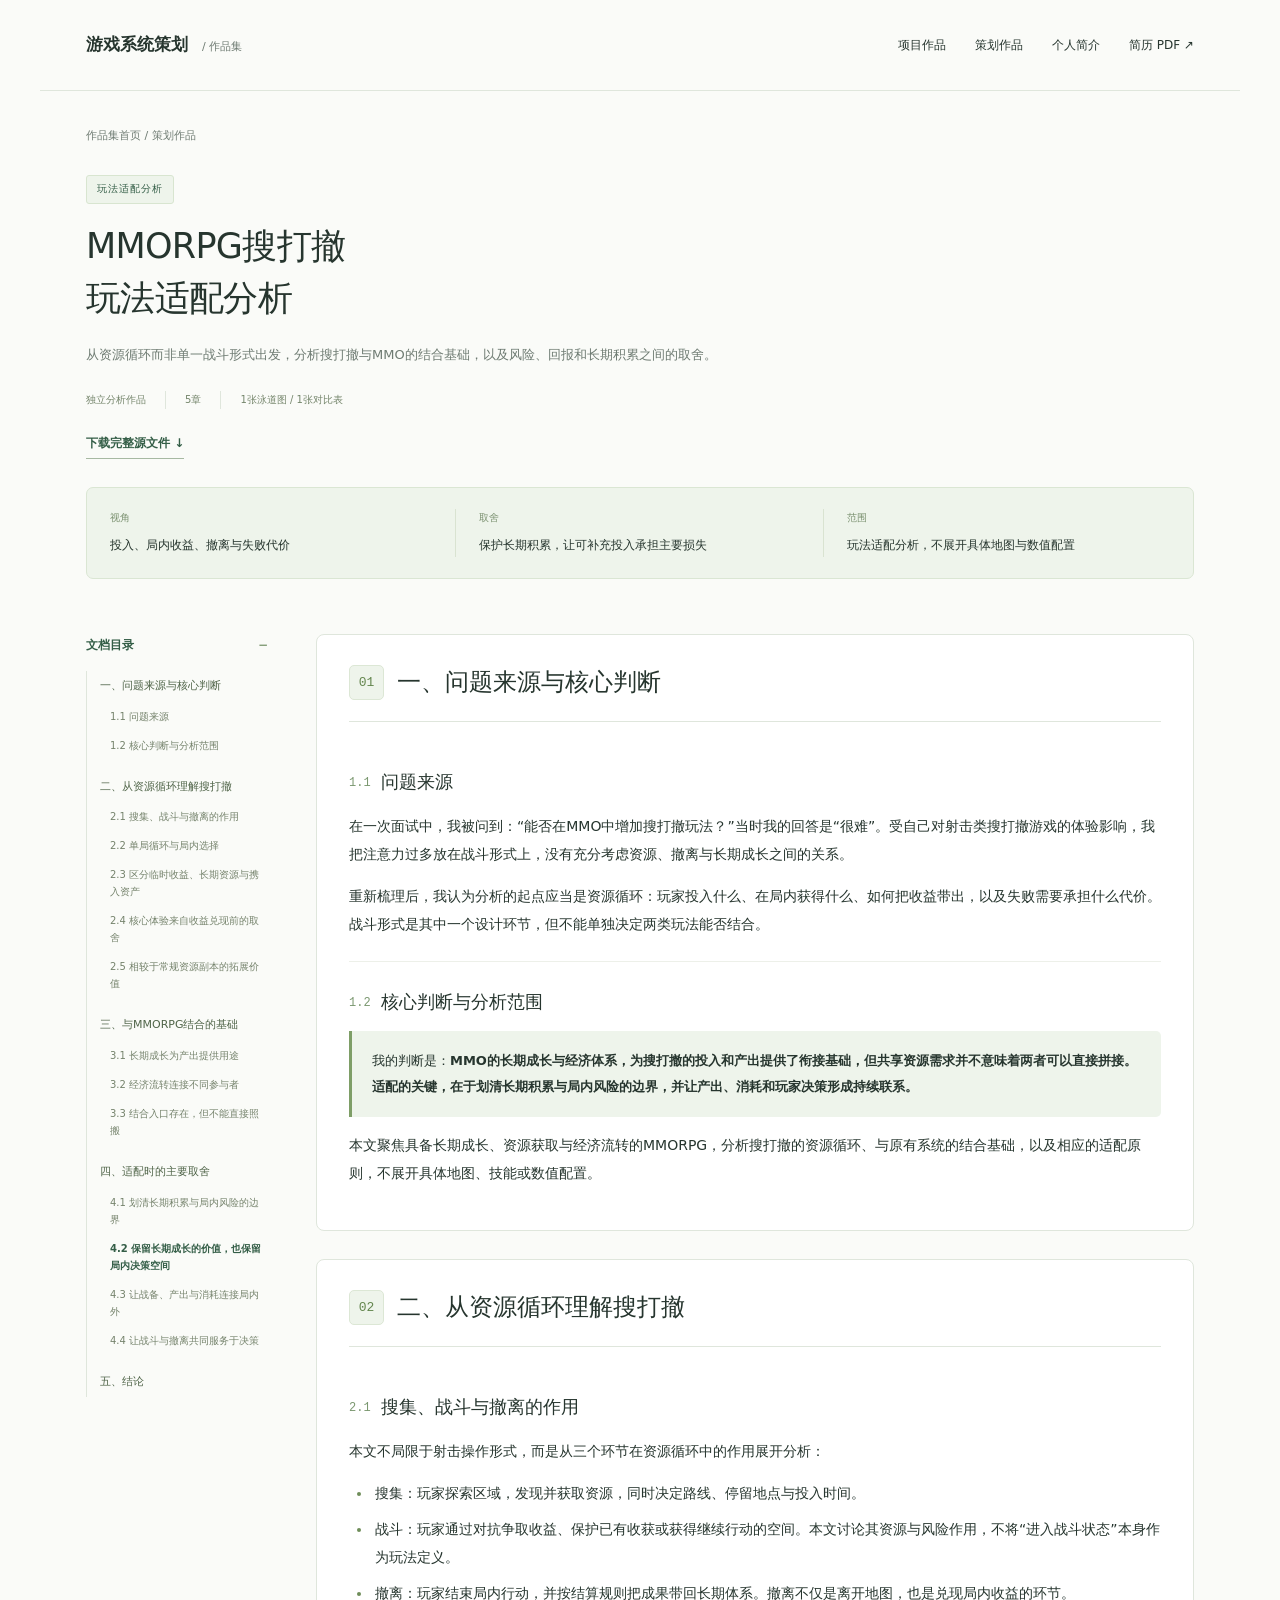
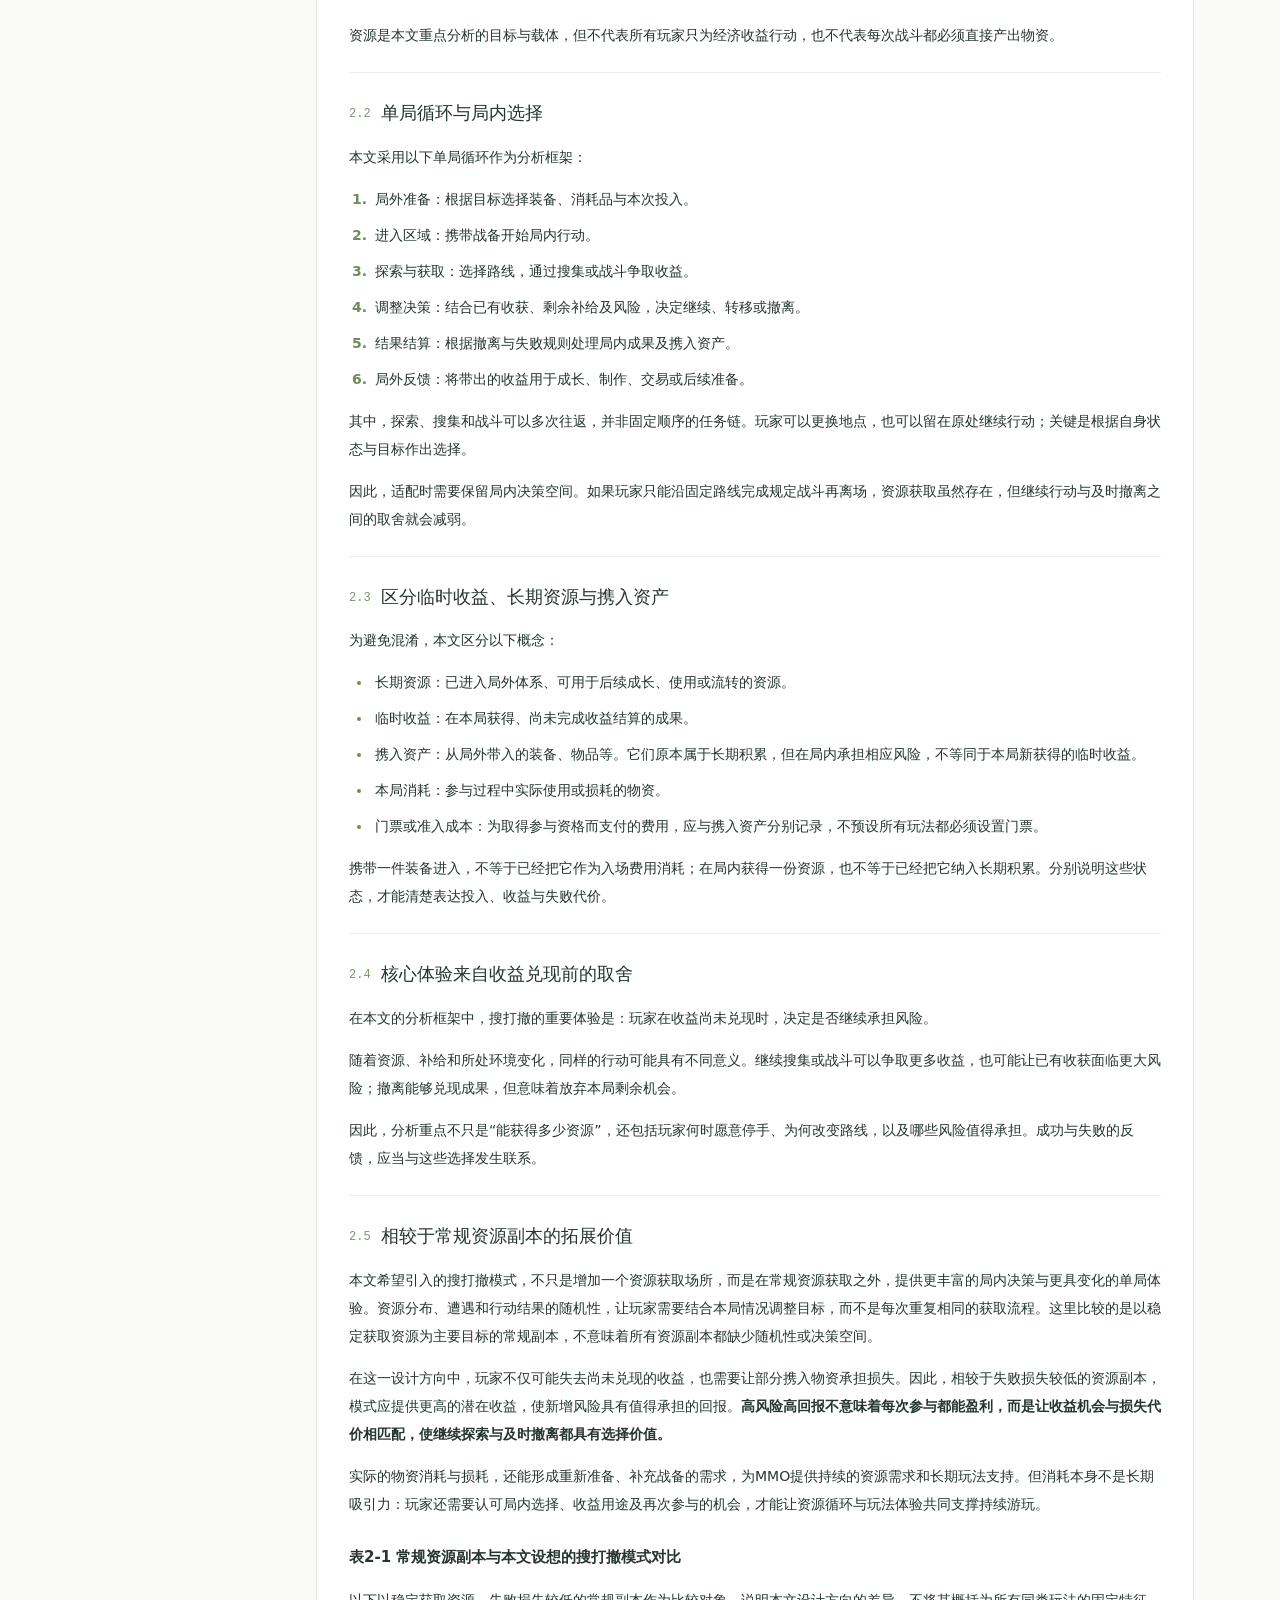
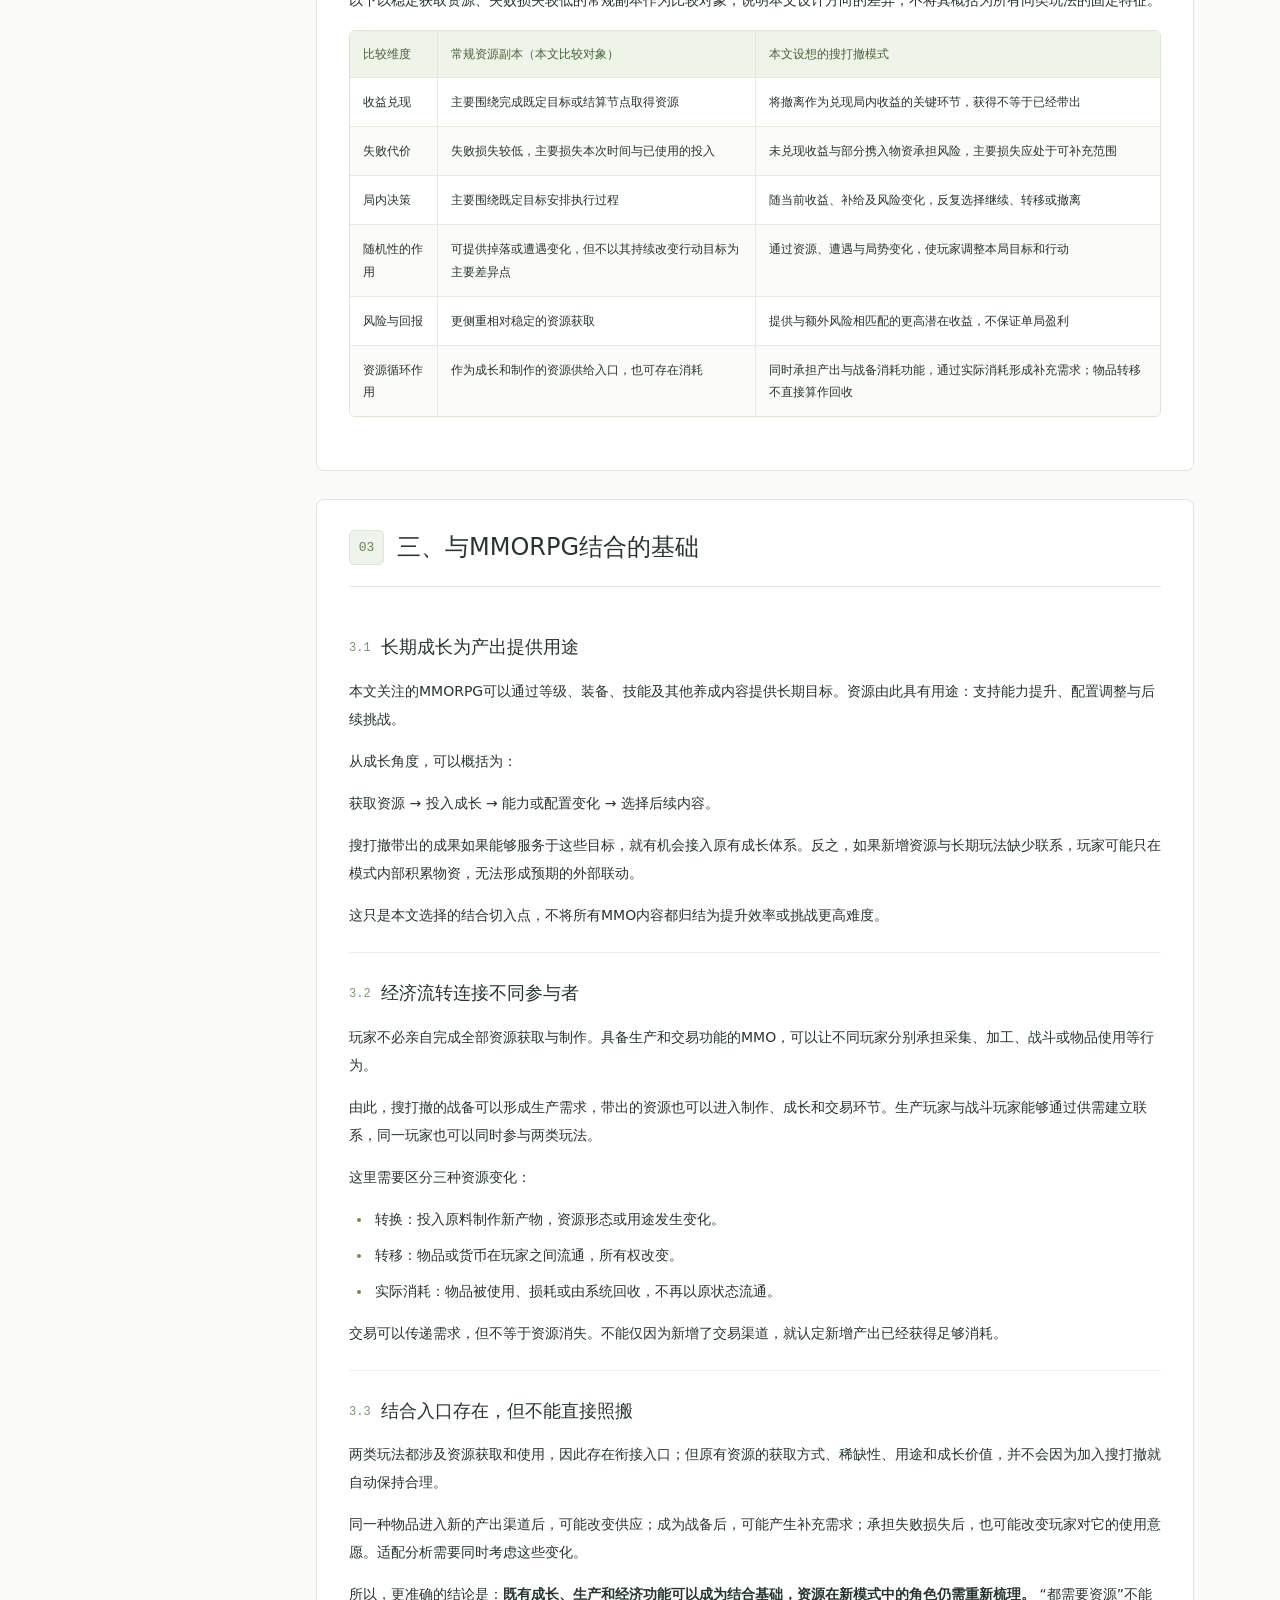
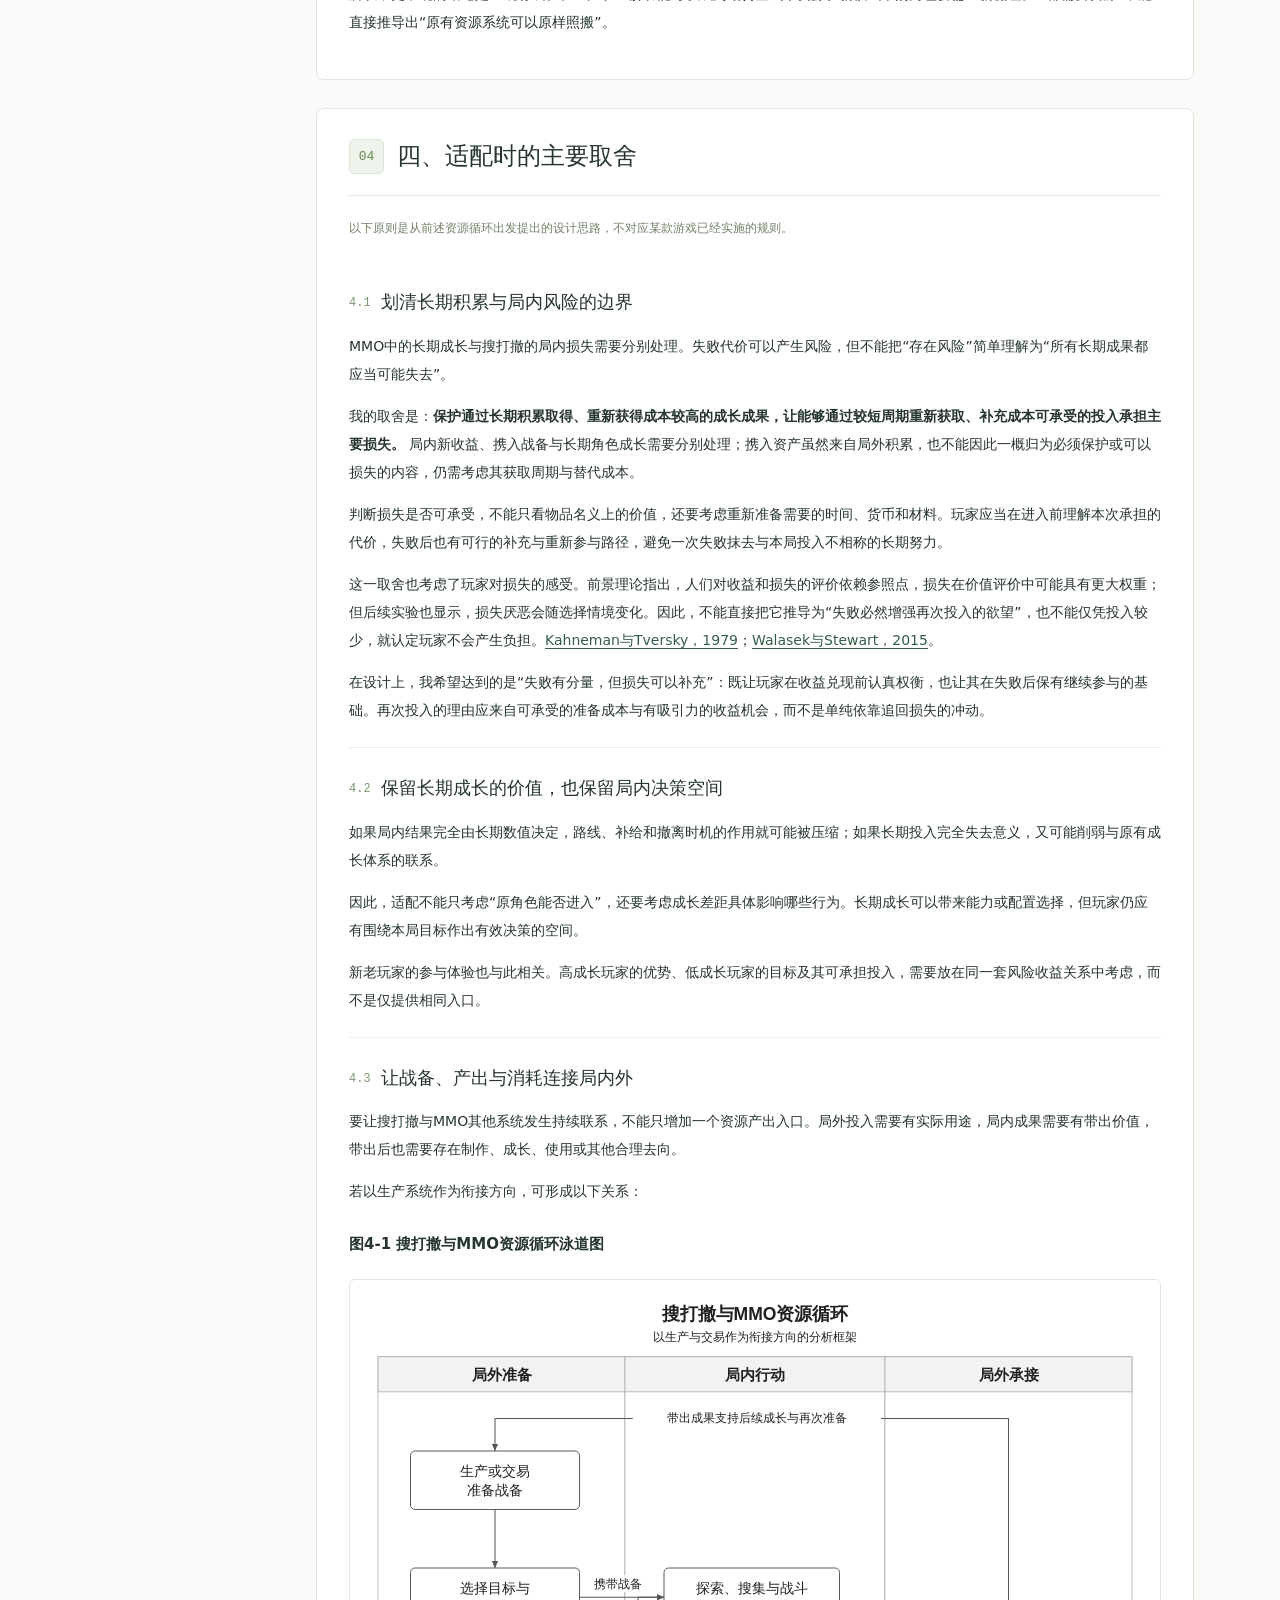
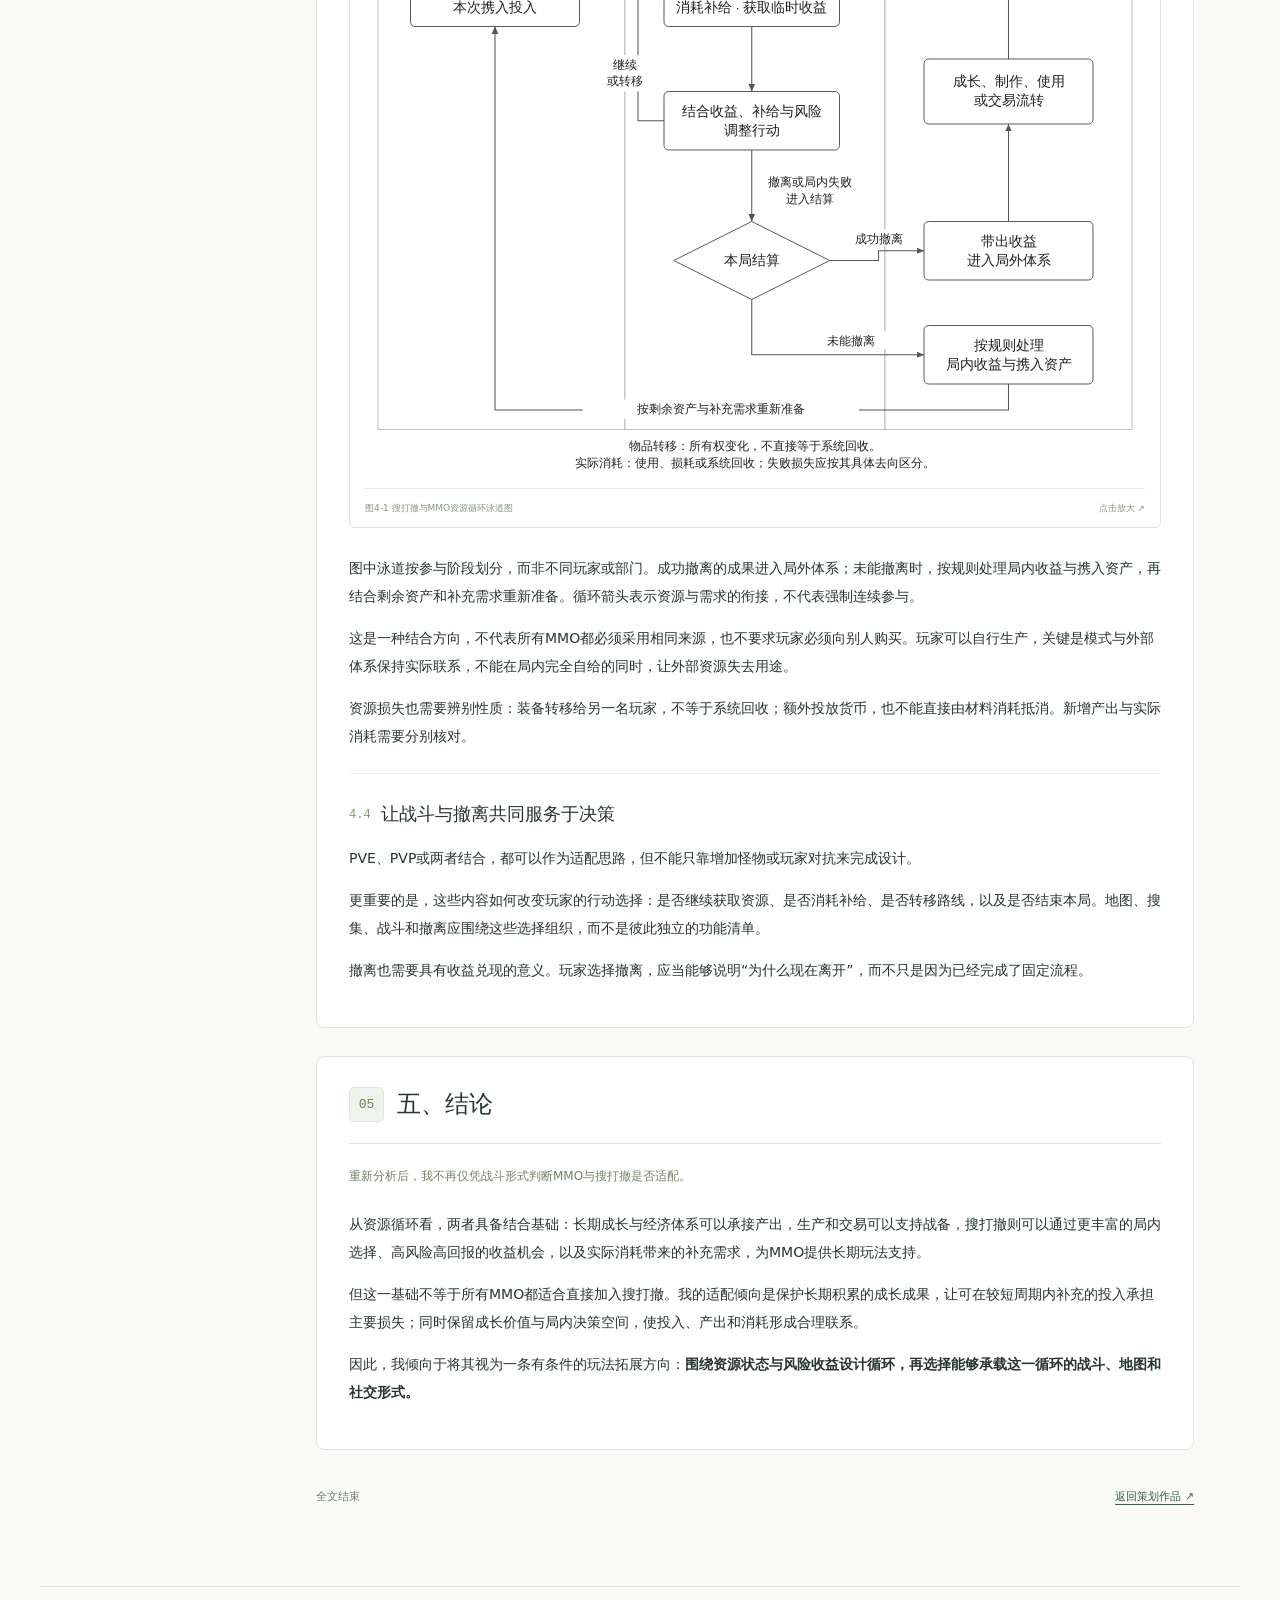
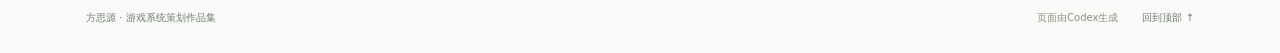
==== extraction-analysis.html @ c229023a "Publish game systems design portfolio website" ====
<!doctype html><html lang="zh-CN"><head><meta charset="utf-8"><meta name="viewport" content="width=device-width,initial-scale=1"><title>方思源·游戏系统策划作品集</title><meta name="description" content="从资源循环而非单一战斗形式出发，分析搜打撤与MMO的结合基础，以及风险、回报和长期积累之间的取舍。"><link rel="icon" href="assets/favicon.svg" type="image/svg+xml"><link rel="stylesheet" href="assets/site.css"><script src="assets/site.js" defer></script></head><body><a class="skip-link" href="#main">跳至正文</a><progress class="reading-progress" max="100" value="0" aria-label="阅读进度"></progress><header class="site-header wrap"><a class="brand" href="index.html"><span>游戏系统策划 <small>/ 作品集</small></span></a><button class="menu-toggle" aria-controls="navigation" aria-expanded="false">菜单 ＋</button><nav id="navigation" aria-label="主导航"><a href="index.html#project">项目作品</a><a href="index.html#design">策划作品</a><a href="index.html#about">个人简介</a><a href="documents/resume.pdf" target="_blank" rel="noopener">简历 PDF ↗</a></nav></header><main id="main"><div class="wrap"><section class="doc-cover"><p class="breadcrumb"><a href="index.html">作品集首页</a> / <a href="index.html#design">策划作品</a></p><p class="document-type">玩法适配分析</p><h1>MMORPG搜打撤<br>玩法适配分析</h1><p class="doc-abstract">从资源循环而非单一战斗形式出发，分析搜打撤与MMO的结合基础，以及风险、回报和长期积累之间的取舍。</p><div class="doc-meta"><span>独立分析作品</span><span>5章</span><span>1张泳道图 / 1张对比表</span></div><div class="page-actions"><a class="text-link" href="documents/mmo-design-sources.zip" download>下载完整源文件 ↓</a></div><dl class="document-overview"><div><dt>视角</dt><dd>投入、局内收益、撤离与失败代价</dd></div><div><dt>取舍</dt><dd>保护长期积累，让可补充投入承担主要损失</dd></div><div><dt>范围</dt><dd>玩法适配分析，不展开具体地图与数值配置</dd></div></dl></section><div class="document-layout"><aside class="document-sidebar"><details open><summary>文档目录</summary><nav class="document-toc" aria-label="文档目录"><a class="toc-main" href="#section-1">一、问题来源与核心判断</a><a class="toc-sub" href="#section-2">1.1 问题来源</a><a class="toc-sub" href="#section-3">1.2 核心判断与分析范围</a><a class="toc-main" href="#section-4">二、从资源循环理解搜打撤</a><a class="toc-sub" href="#section-5">2.1 搜集、战斗与撤离的作用</a><a class="toc-sub" href="#section-6">2.2 单局循环与局内选择</a><a class="toc-sub" href="#section-7">2.3 区分临时收益、长期资源与携入资产</a><a class="toc-sub" href="#section-8">2.4 核心体验来自收益兑现前的取舍</a><a class="toc-sub" href="#section-9">2.5 相较于常规资源副本的拓展价值</a><a class="toc-main" href="#section-11">三、与MMORPG结合的基础</a><a class="toc-sub" href="#section-12">3.1 长期成长为产出提供用途</a><a class="toc-sub" href="#section-13">3.2 经济流转连接不同参与者</a><a class="toc-sub" href="#section-14">3.3 结合入口存在，但不能直接照搬</a><a class="toc-main" href="#section-15">四、适配时的主要取舍</a><a class="toc-sub" href="#section-16">4.1 划清长期积累与局内风险的边界</a><a class="toc-sub" href="#section-17">4.2 保留长期成长的价值，也保留局内决策空间</a><a class="toc-sub" href="#section-18">4.3 让战备、产出与消耗连接局内外</a><a class="toc-sub" href="#section-20">4.4 让战斗与撤离共同服务于决策</a><a class="toc-main" href="#section-21">五、结论</a></nav></details></aside><article class="document-body"><section class="doc-chapter"><h2 class="chapter-title" id="section-1"><span class="chapter-number" aria-hidden="true">01</span><span>一、问题来源与核心判断</span></h2>
<section class="doc-subsection"><h3 class="subsection-title" id="section-2"><span class="sub-number">1.1</span>问题来源</h3>
<p>在一次面试中，我被问到：“能否在MMO中增加搜打撤玩法？”当时我的回答是“很难”。受自己对射击类搜打撤游戏的体验影响，我把注意力过多放在战斗形式上，没有充分考虑资源、撤离与长期成长之间的关系。</p>
<p>重新梳理后，我认为分析的起点应当是资源循环：玩家投入什么、在局内获得什么、如何把收益带出，以及失败需要承担什么代价。战斗形式是其中一个设计环节，但不能单独决定两类玩法能否结合。</p>
</section><section class="doc-subsection"><h3 class="subsection-title" id="section-3"><span class="sub-number">1.2</span>核心判断与分析范围</h3>
<p class="key-callout">我的判断是：<strong>MMO的长期成长与经济体系，为搜打撤的投入和产出提供了衔接基础，但共享资源需求并不意味着两者可以直接拼接。适配的关键，在于划清长期积累与局内风险的边界，并让产出、消耗和玩家决策形成持续联系。</strong></p>
<p>本文聚焦具备长期成长、资源获取与经济流转的MMORPG，分析搜打撤的资源循环、与原有系统的结合基础，以及相应的适配原则，不展开具体地图、技能或数值配置。</p>
</section></section><section class="doc-chapter"><h2 class="chapter-title" id="section-4"><span class="chapter-number" aria-hidden="true">02</span><span>二、从资源循环理解搜打撤</span></h2>
<section class="doc-subsection"><h3 class="subsection-title" id="section-5"><span class="sub-number">2.1</span>搜集、战斗与撤离的作用</h3>
<p>本文不局限于射击操作形式，而是从三个环节在资源循环中的作用展开分析：</p>
<ul>
<li>搜集：玩家探索区域，发现并获取资源，同时决定路线、停留地点与投入时间。</li>
<li>战斗：玩家通过对抗争取收益、保护已有收获或获得继续行动的空间。本文讨论其资源与风险作用，不将“进入战斗状态”本身作为玩法定义。</li>
<li>撤离：玩家结束局内行动，并按结算规则把成果带回长期体系。撤离不仅是离开地图，也是兑现局内收益的环节。</li>
</ul>
<p>资源是本文重点分析的目标与载体，但不代表所有玩家只为经济收益行动，也不代表每次战斗都必须直接产出物资。</p>
</section><section class="doc-subsection"><h3 class="subsection-title" id="section-6"><span class="sub-number">2.2</span>单局循环与局内选择</h3>
<p>本文采用以下单局循环作为分析框架：</p>
<ol>
<li>局外准备：根据目标选择装备、消耗品与本次投入。</li>
<li>进入区域：携带战备开始局内行动。</li>
<li>探索与获取：选择路线，通过搜集或战斗争取收益。</li>
<li>调整决策：结合已有收获、剩余补给及风险，决定继续、转移或撤离。</li>
<li>结果结算：根据撤离与失败规则处理局内成果及携入资产。</li>
<li>局外反馈：将带出的收益用于成长、制作、交易或后续准备。</li>
</ol>
<p>其中，探索、搜集和战斗可以多次往返，并非固定顺序的任务链。玩家可以更换地点，也可以留在原处继续行动；关键是根据自身状态与目标作出选择。</p>
<p>因此，适配时需要保留局内决策空间。如果玩家只能沿固定路线完成规定战斗再离场，资源获取虽然存在，但继续行动与及时撤离之间的取舍就会减弱。</p>
</section><section class="doc-subsection"><h3 class="subsection-title" id="section-7"><span class="sub-number">2.3</span>区分临时收益、长期资源与携入资产</h3>
<p>为避免混淆，本文区分以下概念：</p>
<ul>
<li>长期资源：已进入局外体系、可用于后续成长、使用或流转的资源。</li>
<li>临时收益：在本局获得、尚未完成收益结算的成果。</li>
<li>携入资产：从局外带入的装备、物品等。它们原本属于长期积累，但在局内承担相应风险，不等同于本局新获得的临时收益。</li>
<li>本局消耗：参与过程中实际使用或损耗的物资。</li>
<li>门票或准入成本：为取得参与资格而支付的费用，应与携入资产分别记录，不预设所有玩法都必须设置门票。</li>
</ul>
<p>携带一件装备进入，不等于已经把它作为入场费用消耗；在局内获得一份资源，也不等于已经把它纳入长期积累。分别说明这些状态，才能清楚表达投入、收益与失败代价。</p>
</section><section class="doc-subsection"><h3 class="subsection-title" id="section-8"><span class="sub-number">2.4</span>核心体验来自收益兑现前的取舍</h3>
<p>在本文的分析框架中，搜打撤的重要体验是：玩家在收益尚未兑现时，决定是否继续承担风险。</p>
<p>随着资源、补给和所处环境变化，同样的行动可能具有不同意义。继续搜集或战斗可以争取更多收益，也可能让已有收获面临更大风险；撤离能够兑现成果，但意味着放弃本局剩余机会。</p>
<p>因此，分析重点不只是“能获得多少资源”，还包括玩家何时愿意停手、为何改变路线，以及哪些风险值得承担。成功与失败的反馈，应当与这些选择发生联系。</p>
</section><section class="doc-subsection"><h3 class="subsection-title" id="section-9"><span class="sub-number">2.5</span>相较于常规资源副本的拓展价值</h3>
<p>本文希望引入的搜打撤模式，不只是增加一个资源获取场所，而是在常规资源获取之外，提供更丰富的局内决策与更具变化的单局体验。资源分布、遭遇和行动结果的随机性，让玩家需要结合本局情况调整目标，而不是每次重复相同的获取流程。这里比较的是以稳定获取资源为主要目标的常规副本，不意味着所有资源副本都缺少随机性或决策空间。</p>
<p>在这一设计方向中，玩家不仅可能失去尚未兑现的收益，也需要让部分携入物资承担损失。因此，相较于失败损失较低的资源副本，模式应提供更高的潜在收益，使新增风险具有值得承担的回报。<strong>高风险高回报不意味着每次参与都能盈利，而是让收益机会与损失代价相匹配，使继续探索与及时撤离都具有选择价值。</strong></p>
<p>实际的物资消耗与损耗，还能形成重新准备、补充战备的需求，为MMO提供持续的资源需求和长期玩法支持。但消耗本身不是长期吸引力：玩家还需要认可局内选择、收益用途及再次参与的机会，才能让资源循环与玩法体验共同支撑持续游玩。</p>
<h4 id="section-10">表2-1 常规资源副本与本文设想的搜打撤模式对比</h4>
<p>以下以稳定获取资源、失败损失较低的常规副本作为比较对象，说明本文设计方向的差异，不将其概括为所有同类玩法的固定特征。</p>
<div class="table-scroll" tabindex="0" role="region" aria-label="数据与规则对照表"><table><thead>
<tr>
  <th>比较维度</th>
  <th>常规资源副本（本文比较对象）</th>
  <th>本文设想的搜打撤模式</th>
</tr>
</thead>
<tbody>
<tr>
  <td>收益兑现</td>
  <td>主要围绕完成既定目标或结算节点取得资源</td>
  <td>将撤离作为兑现局内收益的关键环节，获得不等于已经带出</td>
</tr>
<tr>
  <td>失败代价</td>
  <td>失败损失较低，主要损失本次时间与已使用的投入</td>
  <td>未兑现收益与部分携入物资承担风险，主要损失应处于可补充范围</td>
</tr>
<tr>
  <td>局内决策</td>
  <td>主要围绕既定目标安排执行过程</td>
  <td>随当前收益、补给及风险变化，反复选择继续、转移或撤离</td>
</tr>
<tr>
  <td>随机性的作用</td>
  <td>可提供掉落或遭遇变化，但不以其持续改变行动目标为主要差异点</td>
  <td>通过资源、遭遇与局势变化，使玩家调整本局目标和行动</td>
</tr>
<tr>
  <td>风险与回报</td>
  <td>更侧重相对稳定的资源获取</td>
  <td>提供与额外风险相匹配的更高潜在收益，不保证单局盈利</td>
</tr>
<tr>
  <td>资源循环作用</td>
  <td>作为成长和制作的资源供给入口，也可存在消耗</td>
  <td>同时承担产出与战备消耗功能，通过实际消耗形成补充需求；物品转移不直接算作回收</td>
</tr>
</tbody>
</table></div>
</section></section><section class="doc-chapter"><h2 class="chapter-title" id="section-11"><span class="chapter-number" aria-hidden="true">03</span><span>三、与MMORPG结合的基础</span></h2>
<section class="doc-subsection"><h3 class="subsection-title" id="section-12"><span class="sub-number">3.1</span>长期成长为产出提供用途</h3>
<p>本文关注的MMORPG可以通过等级、装备、技能及其他养成内容提供长期目标。资源由此具有用途：支持能力提升、配置调整与后续挑战。</p>
<p>从成长角度，可以概括为：</p>
<p>获取资源 → 投入成长 → 能力或配置变化 → 选择后续内容。</p>
<p>搜打撤带出的成果如果能够服务于这些目标，就有机会接入原有成长体系。反之，如果新增资源与长期玩法缺少联系，玩家可能只在模式内部积累物资，无法形成预期的外部联动。</p>
<p>这只是本文选择的结合切入点，不将所有MMO内容都归结为提升效率或挑战更高难度。</p>
</section><section class="doc-subsection"><h3 class="subsection-title" id="section-13"><span class="sub-number">3.2</span>经济流转连接不同参与者</h3>
<p>玩家不必亲自完成全部资源获取与制作。具备生产和交易功能的MMO，可以让不同玩家分别承担采集、加工、战斗或物品使用等行为。</p>
<p>由此，搜打撤的战备可以形成生产需求，带出的资源也可以进入制作、成长和交易环节。生产玩家与战斗玩家能够通过供需建立联系，同一玩家也可以同时参与两类玩法。</p>
<p>这里需要区分三种资源变化：</p>
<ul>
<li>转换：投入原料制作新产物，资源形态或用途发生变化。</li>
<li>转移：物品或货币在玩家之间流通，所有权改变。</li>
<li>实际消耗：物品被使用、损耗或由系统回收，不再以原状态流通。</li>
</ul>
<p>交易可以传递需求，但不等于资源消失。不能仅因为新增了交易渠道，就认定新增产出已经获得足够消耗。</p>
</section><section class="doc-subsection"><h3 class="subsection-title" id="section-14"><span class="sub-number">3.3</span>结合入口存在，但不能直接照搬</h3>
<p>两类玩法都涉及资源获取和使用，因此存在衔接入口；但原有资源的获取方式、稀缺性、用途和成长价值，并不会因为加入搜打撤就自动保持合理。</p>
<p>同一种物品进入新的产出渠道后，可能改变供应；成为战备后，可能产生补充需求；承担失败损失后，也可能改变玩家对它的使用意愿。适配分析需要同时考虑这些变化。</p>
<p>所以，更准确的结论是：<strong>既有成长、生产和经济功能可以成为结合基础，资源在新模式中的角色仍需重新梳理。</strong> “都需要资源”不能直接推导出“原有资源系统可以原样照搬”。</p>
</section></section><section class="doc-chapter"><h2 class="chapter-title" id="section-15"><span class="chapter-number" aria-hidden="true">04</span><span>四、适配时的主要取舍</span></h2>
<p>以下原则是从前述资源循环出发提出的设计思路，不对应某款游戏已经实施的规则。</p>
<section class="doc-subsection"><h3 class="subsection-title" id="section-16"><span class="sub-number">4.1</span>划清长期积累与局内风险的边界</h3>
<p>MMO中的长期成长与搜打撤的局内损失需要分别处理。失败代价可以产生风险，但不能把“存在风险”简单理解为“所有长期成果都应当可能失去”。</p>
<p>我的取舍是：<strong>保护通过长期积累取得、重新获得成本较高的成长成果，让能够通过较短周期重新获取、补充成本可承受的投入承担主要损失。</strong> 局内新收益、携入战备与长期角色成长需要分别处理；携入资产虽然来自局外积累，也不能因此一概归为必须保护或可以损失的内容，仍需考虑其获取周期与替代成本。</p>
<p>判断损失是否可承受，不能只看物品名义上的价值，还要考虑重新准备需要的时间、货币和材料。玩家应当在进入前理解本次承担的代价，失败后也有可行的补充与重新参与路径，避免一次失败抹去与本局投入不相称的长期努力。</p>
<p>这一取舍也考虑了玩家对损失的感受。前景理论指出，人们对收益和损失的评价依赖参照点，损失在价值评价中可能具有更大权重；但后续实验也显示，损失厌恶会随选择情境变化。因此，不能直接把它推导为“失败必然增强再次投入的欲望”，也不能仅凭投入较少，就认定玩家不会产生负担。<a href="https://web.mit.edu/curhan/www/docs/Articles/15341_Readings/Behavioral_Decision_Theory/Kahneman_Tversky_1979_Prospect_theory.pdf">Kahneman与Tversky，1979</a>；<a href="https://wrap.warwick.ac.uk/id/eprint/66021/">Walasek与Stewart，2015</a>。</p>
<p>在设计上，我希望达到的是“失败有分量，但损失可以补充”：既让玩家在收益兑现前认真权衡，也让其在失败后保有继续参与的基础。再次投入的理由应来自可承受的准备成本与有吸引力的收益机会，而不是单纯依靠追回损失的冲动。</p>
</section><section class="doc-subsection"><h3 class="subsection-title" id="section-17"><span class="sub-number">4.2</span>保留长期成长的价值，也保留局内决策空间</h3>
<p>如果局内结果完全由长期数值决定，路线、补给和撤离时机的作用就可能被压缩；如果长期投入完全失去意义，又可能削弱与原有成长体系的联系。</p>
<p>因此，适配不能只考虑“原角色能否进入”，还要考虑成长差距具体影响哪些行为。长期成长可以带来能力或配置选择，但玩家仍应有围绕本局目标作出有效决策的空间。</p>
<p>新老玩家的参与体验也与此相关。高成长玩家的优势、低成长玩家的目标及其可承担投入，需要放在同一套风险收益关系中考虑，而不是仅提供相同入口。</p>
</section><section class="doc-subsection"><h3 class="subsection-title" id="section-18"><span class="sub-number">4.3</span>让战备、产出与消耗连接局内外</h3>
<p>要让搜打撤与MMO其他系统发生持续联系，不能只增加一个资源产出入口。局外投入需要有实际用途，局内成果需要有带出价值，带出后也需要存在制作、成长、使用或其他合理去向。</p>
<p>若以生产系统作为衔接方向，可形成以下关系：</p>
<h4 id="section-19">图4-1 搜打撤与MMO资源循环泳道图</h4>
<p><figure class="diagram-figure"><button type="button" class="diagram-trigger" aria-label="放大：图4-1 搜打撤与MMO资源循环泳道图"><img width="1200" height="1200" style="width:100%;aspect-ratio:1200/1200" src="[data-uri]" alt="图4-1 搜打撤与MMO资源循环泳道图"></button><figcaption><span>图4-1 搜打撤与MMO资源循环泳道图</span><span>点击放大 ↗</span></figcaption></figure></p>
<p>图中泳道按参与阶段划分，而非不同玩家或部门。成功撤离的成果进入局外体系；未能撤离时，按规则处理局内收益与携入资产，再结合剩余资产和补充需求重新准备。循环箭头表示资源与需求的衔接，不代表强制连续参与。</p>
<p>这是一种结合方向，不代表所有MMO都必须采用相同来源，也不要求玩家必须向别人购买。玩家可以自行生产，关键是模式与外部体系保持实际联系，不能在局内完全自给的同时，让外部资源失去用途。</p>
<p>资源损失也需要辨别性质：装备转移给另一名玩家，不等于系统回收；额外投放货币，也不能直接由材料消耗抵消。新增产出与实际消耗需要分别核对。</p>
</section><section class="doc-subsection"><h3 class="subsection-title" id="section-20"><span class="sub-number">4.4</span>让战斗与撤离共同服务于决策</h3>
<p>PVE、PVP或两者结合，都可以作为适配思路，但不能只靠增加怪物或玩家对抗来完成设计。</p>
<p>更重要的是，这些内容如何改变玩家的行动选择：是否继续获取资源、是否消耗补给、是否转移路线，以及是否结束本局。地图、搜集、战斗和撤离应围绕这些选择组织，而不是彼此独立的功能清单。</p>
<p>撤离也需要具有收益兑现的意义。玩家选择撤离，应当能够说明“为什么现在离开”，而不只是因为已经完成了固定流程。</p>
</section></section><section class="doc-chapter"><h2 class="chapter-title" id="section-21"><span class="chapter-number" aria-hidden="true">05</span><span>五、结论</span></h2>
<p>重新分析后，我不再仅凭战斗形式判断MMO与搜打撤是否适配。</p>
<p>从资源循环看，两者具备结合基础：长期成长与经济体系可以承接产出，生产和交易可以支持战备，搜打撤则可以通过更丰富的局内选择、高风险高回报的收益机会，以及实际消耗带来的补充需求，为MMO提供长期玩法支持。</p>
<p>但这一基础不等于所有MMO都适合直接加入搜打撤。我的适配倾向是保护长期积累的成长成果，让可在较短周期内补充的投入承担主要损失；同时保留成长价值与局内决策空间，使投入、产出和消耗形成合理联系。</p>
<p>因此，我倾向于将其视为一条有条件的玩法拓展方向：<strong>围绕资源状态与风险收益设计循环，再选择能够承载这一循环的战斗、地图和社交形式。</strong></p>
</section><div class="document-end"><span>全文结束</span><a href="index.html#design">返回策划作品 ↗</a></div></article></div></div></main><dialog class="figure-dialog" aria-labelledby="figure-title"><header><p id="figure-title">图示</p><button type="button" data-figure-close>关闭 ×</button></header><div class="figure-toolbar"><button type="button" data-zoom="out" aria-label="缩小图片">−</button><output id="figure-scale">100%</output><button type="button" data-zoom="in" aria-label="放大图片">＋</button><button type="button" data-zoom="fit">适应窗口</button><button type="button" data-zoom="actual">原尺寸</button></div><div class="figure-scroll" tabindex="0" role="region" aria-label="图示放大查看区域"><img id="figure-image" alt=""></div></dialog><footer class="site-footer wrap"><span>方思源 · 游戏系统策划作品集</span><span class="site-credit">页面由Codex生成</span><a href="#main">回到顶部 ↑</a></footer></body></html>
---- assets/site.css ----
@charset "UTF-8";
:root{--paper:#fafbf8;--white:#fff;--ink:#26352e;--muted:#6e7b72;--line:#dfe6dc;--green:#345e47;--soft:#eef4eb;--warm:#f8f4ea;--warm-line:#dfd3b4}
*{box-sizing:border-box}html{scroll-behavior:smooth;scroll-padding-top:35px}body{margin:0;background:var(--paper);color:var(--ink);font:15px/1.85 "Microsoft YaHei","PingFang SC",system-ui,sans-serif}a{color:inherit;text-decoration:none}button{font:inherit;cursor:pointer}img{max-width:100%;height:auto}a:focus-visible,button:focus-visible,summary:focus-visible,[tabindex]:focus-visible{outline:3px solid #779a5e;outline-offset:4px}::selection{background:#d8e8c9}.wrap{max-width:1200px;margin:0 auto;padding-left:46px;padding-right:46px}.skip-link{position:absolute;left:20px;top:-80px;padding:10px 18px;background:var(--green);color:white;z-index:50}.skip-link:focus{top:8px}.site-header{height:91px;display:flex;align-items:center;justify-content:space-between;gap:25px;border-bottom:1px solid var(--line)}.brand{display:flex;align-items:center;gap:12px;font-size:17px;font-weight:600;white-space:nowrap}.brand-mark{display:grid;place-items:center;width:33px;height:33px;background:var(--green);color:white;font:24px "SimSun",serif;border-radius:3px}.brand small{font-size:11px;font-weight:400;color:var(--muted);margin-left:8px}.site-header nav{display:flex;gap:29px;font-size:12px}.site-header nav a:hover,.quiet-link:hover{color:var(--green);text-decoration:underline;text-underline-offset:5px}.menu-toggle{display:none}.button{display:inline-flex;align-items:center;justify-content:center;gap:15px;border:1px solid var(--line);padding:9px 17px;font-size:12px;border-radius:4px;background:white}.button.primary{background:var(--green);border-color:var(--green);color:white}.button:hover{filter:brightness(.94)}.text-link{display:inline-block;font-size:12px;font-weight:600;color:var(--green);border-bottom:1px solid #a7b9a2;padding-bottom:3px}.text-link:hover{border-color:var(--green)}.quiet-link{font-size:11px;color:var(--muted)}.profile{display:grid;grid-template-columns:1.3fr 1fr;gap:80px;padding:56px 0 47px}.profile-role{font-size:12px;color:var(--green);margin:0 0 8px}.profile h1{font-size:43px;line-height:1.35;letter-spacing:1px;margin:0 0 12px;font-weight:500}.profile-meta{font-size:12px;color:var(--muted);margin:0 0 17px}.profile-meta span{margin-left:16px;padding-left:16px;border-left:1px solid #d5ddd1}.profile-description{max-width:530px;font-size:13px;color:#5c6c60;margin:0}.profile-actions{display:flex;gap:24px;align-items:center;margin-top:23px}.profile-details{margin:6px 0 0;padding-left:30px;border-left:1px solid var(--line)}.profile-details>div{display:grid;grid-template-columns:67px 1fr;gap:20px;margin:0 0 20px}.profile-details>div:last-child{margin:0}.profile-details dt{font-size:11px;color:var(--muted);padding-top:2px}.profile-details dd{margin:0;font-size:12px}.profile-details small{display:block;font-size:11px;color:var(--muted);line-height:1.8;margin-top:3px}.profile-details a:hover{text-decoration:underline}.home-section{border-top:1px solid var(--line);padding:30px 0 40px}.section-heading{display:flex;justify-content:space-between;align-items:center;gap:20px;margin-bottom:21px}.section-heading h2{font-size:20px;font-weight:500;margin:0}.project-entry{border:1px solid var(--line);background:white;padding:27px 29px;border-radius:6px}.entry-top{display:flex;justify-content:space-between;align-items:flex-start;gap:18px}.entry-top h3{font-size:23px;font-weight:500;margin:0}.entry-meta{font-size:11px;color:var(--muted);margin:5px 0 0}.status-badge{display:inline-block;font-size:10px;background:var(--soft);color:var(--green);padding:5px 10px;border:1px solid #d8e5d0;border-radius:3px;white-space:nowrap;margin-top:4px}.entry-description{font-size:13px;margin:18px 0 12px;color:#526357}.contribution-list{padding-left:19px;margin:0;font-size:12px;color:var(--muted)}.contribution-list li{margin:4px 0}.contribution-list li::marker{color:#829b72}.entry-links{display:flex;gap:25px;flex-wrap:wrap;align-items:center;margin-top:22px;font-size:11px}.entry-links>a:not(.text-link){color:var(--muted)}.entry-links>a:hover{color:var(--green)}.work-grid{display:grid;grid-template-columns:1fr 1fr;gap:22px}.work-entry{background:white;border:1px solid var(--line);padding:25px 29px;border-radius:6px}.work-type{font-size:10px;color:var(--green);letter-spacing:.6px}.work-entry h3{font-size:22px;font-weight:500;line-height:1.6;margin:11px 0}.work-entry>p{font-size:12px;color:var(--muted);margin:0;min-height:67px}.work-meta{font-size:10px;color:#83917c;padding:15px 0 20px}.site-footer{display:flex;align-items:center;gap:24px;font-size:10px;color:var(--muted);border-top:1px solid var(--line);padding-top:22px;padding-bottom:25px}.site-footer>a:first-of-type{margin-left:auto}.site-footer a:hover{color:var(--green)}
/* Reading pages: document cover, chapter layout, and clear rule/case boundaries. */
.doc-cover{padding-top:35px;padding-bottom:30px}.breadcrumb{font-size:11px;color:var(--muted);margin:0 0 28px}.breadcrumb a:hover{text-decoration:underline}.document-type{display:inline-block;color:var(--green);background:var(--soft);border:1px solid #d8e5d0;font-size:10px;letter-spacing:1px;padding:4px 10px;border-radius:3px;margin:0 0 16px}.doc-cover h1{font-size:35px;font-weight:500;line-height:1.5;margin:0 0 17px;letter-spacing:-.7px}.doc-abstract{max-width:780px;margin:0;color:var(--muted);font-size:13px;line-height:2}.doc-meta{display:flex;gap:0;flex-wrap:wrap;margin:23px 0}.doc-meta span{font-size:10px;color:#74856b;padding:0 19px;border-left:1px solid var(--line)}.doc-meta span:first-child{padding-left:0;border:0}.page-actions{display:flex;gap:23px;align-items:center;flex-wrap:wrap}.document-overview{display:grid;grid-template-columns:repeat(3,minmax(0,1fr));gap:0;background:var(--soft);border:1px solid #dae6d3;border-radius:7px;padding:21px 0;margin-top:28px}.document-overview>div{padding:0 23px;border-right:1px solid #d9e3d1}.document-overview>div:last-child{border:0}.document-overview dt{font-size:10px;color:#7b9170;margin:0 0 7px}.document-overview dd{font-size:12px;margin:0;line-height:1.9}.document-layout{display:grid;grid-template-columns:196px minmax(0,1fr);gap:34px;padding-top:10px;padding-bottom:70px}.document-sidebar{position:sticky;top:25px;align-self:start;max-height:calc(100vh - 50px);overflow:auto;padding-right:14px}.document-sidebar details>summary{font-size:12px;font-weight:600;color:var(--green);cursor:pointer;list-style:none;margin:0 0 15px}.document-sidebar details>summary::-webkit-details-marker{display:none}.document-sidebar details>summary::after{content:"−";float:right;color:#829c77}.document-sidebar details:not([open])>summary::after{content:"＋"}.document-toc{border-left:1px solid var(--line);padding:0 0 0 13px}.document-toc a{display:block;padding:6px 0;font-size:10px;color:#75836c;line-height:1.7}.document-toc .toc-main{font-size:11px;color:#4f6448;margin-top:12px}.document-toc .toc-main:first-child{margin-top:0}.document-toc .toc-sub{padding-left:10px}.document-toc a:hover,.document-toc a.active{color:var(--green);font-weight:600}.document-body{min-width:0;font-size:14px;line-height:2}.doc-chapter{border:1px solid var(--line);border-radius:8px;background:white;padding:29px 32px;margin-bottom:28px}.chapter-title{display:flex;align-items:flex-start;gap:13px;font-size:24px;font-weight:500;line-height:1.5;margin:0 0 20px;padding-bottom:21px;border-bottom:1px solid var(--line)}.chapter-number{display:inline-grid;place-items:center;min-width:35px;height:35px;background:var(--soft);color:#64864e;font:13px ui-monospace,Consolas,monospace;border:1px solid #dce7d5;border-radius:5px;margin-top:1px}.chapter-title>span:last-child{flex:1}.doc-chapter>p:first-of-type{color:#748168;font-size:12px;margin:0 0 22px}.doc-subsection{padding-top:8px;margin-top:23px;border-top:1px solid #edf0e9}.doc-chapter>.doc-subsection:first-of-type{border-top:0;margin-top:0}.subsection-title{font-size:18px;font-weight:500;line-height:1.65;margin:17px 0 15px}.sub-number{font:12px ui-monospace,Consolas,monospace;color:#7b9870;margin-right:10px;display:inline-block;vertical-align:2px}.example-section{background:var(--warm);border:1px solid var(--warm-line)!important;border-radius:5px;padding:5px 19px 15px;margin-top:28px}.example-label,.expansion-label{display:inline-block;font-size:9px;font-weight:400;vertical-align:3px;letter-spacing:.5px;padding:2px 6px;line-height:1.7;margin-left:10px;color:#8a7547;background:#f3e9ce;border-radius:3px}.expansion-label{color:#64864e;background:var(--soft);white-space:nowrap}.document-body p{margin:14px 0}.document-body strong{font-weight:600}.document-body a{color:var(--green);text-decoration:underline;text-underline-offset:3px;overflow-wrap:anywhere}.document-body ul,.document-body ol{padding-left:23px}.document-body li{margin:8px 0;padding-left:3px}.document-body li::marker{color:#6e8d59;font-weight:600}.document-body li>p{margin:8px 0}.document-body h4{font-size:15px;font-weight:600;margin:24px 0 14px}.topic-label{font-size:12px;color:#557246;margin:22px 0 10px!important}.key-callout{background:var(--soft);border-left:3px solid #7e9e67;border-radius:0 5px 5px 0;padding:17px 20px;line-height:2;font-size:13px}.exhibit-title{font-size:12px;color:#57704a;margin:27px 0 12px;display:flex;align-items:center;gap:9px}.exhibit-title::before{content:"";display:block;flex:0 0 4px;height:13px;background:#93aa80}.table-scroll{max-width:100%;overflow:auto;border:1px solid #dce4d5;border-radius:6px;margin:16px 0 24px;background:white}.document-body table{width:100%;border-collapse:collapse;font-size:12px;line-height:1.85;margin:0}.document-body th{background:#eef4e8;color:#47633a;font-weight:500;text-align:left;vertical-align:top;padding:12px 13px;border-right:1px solid #e1e8db;white-space:normal}.document-body td{padding:13px;vertical-align:top;border-top:1px solid #e6ece0;border-right:1px solid #e8ede3;overflow-wrap:anywhere}.document-body th:last-child,.document-body td:last-child{border-right:0}.document-body tbody tr:nth-child(even){background:#fbfcf9}.document-body tbody tr:hover{background:#f5f8ef}.diagram-figure{margin:20px 0 26px;border:1px solid #dfe5d8;border-radius:6px;background:white;padding:15px 15px 0;overflow:hidden}.diagram-trigger{display:block;padding:0;border:0;background:transparent;width:100%;cursor:zoom-in}.diagram-trigger img{display:block;max-width:100%;height:auto;width:auto;margin:auto}.diagram-figure figcaption{display:flex;justify-content:space-between;gap:12px;color:#86967c;font-size:9px;border-top:1px solid #e5ebde;padding:10px 0;margin-top:13px}.diagram-figure figcaption span:first-child{max-width:73%}.reading-progress{position:fixed;left:0;top:0;z-index:20;height:3px;width:100%;border:0;appearance:none;background:transparent;pointer-events:none}.reading-progress::-webkit-progress-bar{background:transparent}.reading-progress::-webkit-progress-value{background:#7c9c65}.reading-progress::-moz-progress-bar{background:#7c9c65}.document-end{font-size:11px;color:var(--muted);display:flex;justify-content:space-between;padding:8px 0}.document-end a{text-decoration:underline;text-underline-offset:4px}.figure-dialog{width:min(1200px,96vw);max-width:96vw;max-height:94vh;padding:0;border:1px solid var(--line);border-radius:7px;background:#fff;color:var(--ink)}.figure-dialog::backdrop{background:#17251de0}.figure-dialog>header{display:flex;align-items:center;gap:15px;padding:13px 19px;border-bottom:1px solid var(--line)}.figure-dialog>header p{margin:0;font-size:12px;flex:1}.figure-dialog button{font-size:11px;padding:5px 10px;background:white;color:var(--green);border:1px solid var(--line);border-radius:3px}.figure-toolbar{display:flex;align-items:center;justify-content:center;gap:10px;padding:9px;background:var(--paper);border-bottom:1px solid var(--line)}.figure-toolbar output{font-size:10px;min-width:39px;text-align:center}.figure-scroll{height:72vh;overflow:auto;background:white;padding:16px}.figure-scroll img{display:block;height:auto;max-width:none;margin:auto}.dialog-open{overflow:hidden}
/* Project details use the same document language, rather than a plain PDF summary. */
.project-overview{display:grid;grid-template-columns:repeat(3,1fr);background:var(--soft);border:1px solid #dbe5d4;border-radius:6px;margin:27px 0 0}.project-overview div{padding:15px 24px;border-right:1px solid #dbe5d4}.project-overview div:last-child{border:0}.project-overview dt{font-size:10px;color:#7c916f;margin-bottom:4px}.project-overview dd{font-size:15px;margin:0}.responsibility-list{display:grid;gap:13px;margin:23px 0}.responsibility-item{padding:16px 18px;border:1px solid var(--line);border-radius:5px;background:#fbfcf9}.responsibility-item h4{margin:0 0 6px;font-size:13px}.responsibility-item p{font-size:12px;color:var(--muted);margin:0}.principles{list-style:none;padding:0!important;display:grid;grid-template-columns:1fr 1fr 1fr;gap:12px;margin:24px 0}.principles li{background:var(--soft);border:1px solid #dfe8d7;border-radius:5px;padding:15px!important;font-size:12px;margin:0}.principles span{display:block;color:#7e9a69;font:11px ui-monospace,monospace;margin-bottom:9px}.mechanism{display:flex;list-style:none;padding:0!important;gap:10px;margin:23px 0}.mechanism li{background:#f3eddb;border:1px solid #e6dac0;border-radius:5px;flex:1;font-size:12px;line-height:1.8;padding:15px!important;margin:0}.mechanism span{display:block;font:10px ui-monospace,monospace;color:#958157;margin-bottom:8px}.case-images{display:grid;grid-template-columns:1fr 1fr;gap:15px;margin:22px 0}.case-images figure{margin:0;border:1px solid var(--line);border-radius:5px;overflow:hidden;background:white}.case-images img{display:block;width:100%;aspect-ratio:1.2;object-fit:cover}.case-images figcaption{font-size:10px;color:var(--muted);padding:9px 12px}.review-item{display:grid;grid-template-columns:60px 1fr;gap:18px;padding:17px 0;border-bottom:1px solid var(--line)}.review-item:last-child{border:0}.review-item>span{font-size:11px;color:#7e986c}.review-item p{font-size:13px;margin:0;color:#64745b}.pdf-box{border:1px solid var(--line);border-radius:5px;overflow:hidden;background:#fff}.pdf-box object{display:block;width:100%;height:700px}.pdf-fallback{display:block;text-align:center;font-size:11px;padding:13px 18px;background:var(--soft)}
@media(max-width:1000px){.wrap{padding-left:30px;padding-right:30px}.profile{gap:35px}.profile-details{padding-left:25px}.document-layout{grid-template-columns:165px minmax(0,1fr);gap:25px}.doc-chapter{padding:25px}.document-body{font-size:13px}.chapter-title{font-size:22px}.doc-cover h1{font-size:32px}.document-body td,.document-body th{padding:10px}.principles{grid-template-columns:1fr}.responsibility-item p{font-size:12px}}
@media(max-width:760px){.site-header{height:79px}.site-header nav{gap:18px;font-size:11px}.brand{font-size:15px}.brand small{margin-left:3px}.profile{grid-template-columns:1fr;padding:35px 0;gap:29px}.profile-details{padding:23px 0 0;border-left:0;border-top:1px solid var(--line);display:grid;grid-template-columns:1fr 1fr;gap:20px}.profile-details>div{display:block;margin:0}.profile-details dt{margin-bottom:7px}.profile-details>div:last-child{grid-column:1/-1}.profile h1{font-size:37px}.entry-top{display:block}.status-badge{margin-top:12px}.work-grid{gap:15px}.work-entry{padding:22px}.work-entry h3{font-size:19px}.document-layout{display:block;padding-top:0}.document-sidebar{position:static;max-height:none;overflow:visible;padding:0;margin:0 0 24px;border:1px solid var(--line);border-radius:5px;background:white}.document-sidebar details>summary{padding:12px 17px;margin:0}.document-toc{max-height:210px;overflow:auto;margin:0 17px 15px}.doc-chapter{padding:24px;margin-bottom:22px}.chapter-title{font-size:22px}.doc-cover{padding-top:23px}.breadcrumb{margin-bottom:21px}.document-overview{padding:0;grid-template-columns:1fr;margin-top:23px}.document-overview>div{border-right:0;border-bottom:1px solid #d9e3d1;padding:13px 19px;display:grid;grid-template-columns:50px 1fr;gap:14px}.document-overview dt{margin:0;padding-top:2px}.document-overview dd{font-size:11px}.document-body table{min-width:570px;font-size:12px}.doc-cover h1{font-size:28px}.doc-abstract{font-size:12px}.project-overview div{padding:13px 18px}.project-overview dd{font-size:12px}.pdf-box object{height:500px}.figure-scroll{height:68vh}}
@media(max-width:520px){.wrap{padding-left:21px;padding-right:21px}.site-header{position:relative}.brand small{font-size:10px}.menu-toggle{display:block;font-size:11px;padding:6px 10px;border:1px solid var(--line);background:white;border-radius:3px;color:var(--ink)}.site-header nav{display:none;position:absolute;left:21px;right:21px;top:69px;z-index:15;flex-direction:column;gap:17px;border:1px solid var(--line);background:white;padding:19px;border-radius:4px}.site-header nav.is-open{display:flex}.profile-meta{font-size:11px}.profile-meta span{margin-left:10px;padding-left:10px}.profile-description{font-size:12px}.profile-details{gap:18px}.profile-details dd{font-size:11px}.profile-details small{font-size:10px}.home-section{padding:25px 0 30px}.section-heading h2{font-size:18px}.quiet-link{font-size:10px}.project-entry{padding:22px 20px}.entry-top h3{font-size:20px}.entry-meta{font-size:10px}.entry-description{font-size:12px}.contribution-list{font-size:11px}.entry-links{gap:18px;font-size:10px}.entry-links .text-link{font-size:11px}.work-grid{grid-template-columns:1fr}.work-entry{padding:22px}.work-entry>p{min-height:0}.work-entry h3{font-size:21px}.site-footer{font-size:9px;gap:14px}.site-footer>a:first-of-type{display:none}.site-footer>a:last-child{margin-left:auto}.doc-cover h1{font-size:25px;letter-spacing:-.4px}.doc-abstract{font-size:11px}.doc-meta span{font-size:9px;padding:0 10px}.page-actions{gap:17px}.page-actions .text-link{font-size:11px}.doc-chapter{padding:21px 17px}.chapter-title{font-size:20px;gap:10px;padding-bottom:16px}.chapter-number{min-width:28px;height:28px;font-size:11px}.subsection-title{font-size:16px}.sub-number{font-size:11px;margin-right:8px;vertical-align:1px}.document-body{font-size:12px;line-height:2}.document-body ul,.document-body ol{padding-left:18px}.document-body li{padding-left:1px}.example-section{padding:4px 12px 13px}.example-label{font-size:8px;margin-left:6px}.expansion-label{display:block;width:max-content;margin:6px 0 0}.key-callout{font-size:12px;padding:14px}.topic-label{font-size:11px}.exhibit-title{font-size:11px}.diagram-figure{padding:9px 9px 0;margin:17px 0 22px}.diagram-figure figcaption{font-size:8px;gap:8px}.document-end{font-size:10px;gap:15px}.figure-dialog{max-width:96vw}.figure-dialog>header{padding:10px 12px}.figure-dialog>header p{font-size:10px}.figure-toolbar{gap:6px}.figure-toolbar button{padding:5px 8px;font-size:10px}.figure-scroll{padding:10px}.project-overview div{padding:11px 12px}.project-overview dt{font-size:9px}.project-overview dd{font-size:10px}.principles{gap:9px}.principles li{font-size:11px}.mechanism{flex-direction:column;gap:8px}.mechanism li{padding:11px!important}.case-images{gap:10px}.case-images figcaption{font-size:9px;padding:8px}.review-item{grid-template-columns:45px 1fr;gap:10px}.review-item p{font-size:12px}.responsibility-item{padding:13px}.responsibility-item p{font-size:11px}.responsibility-item h4{font-size:12px}.pdf-box object{height:400px}}
.site-footer{flex-wrap:wrap;row-gap:8px}.site-footer .site-credit{margin-left:auto;color:#87917f;font-size:10px}.site-footer>a:first-of-type{margin-left:0}.site-footer>a:last-child{display:inline-block}
@media(max-width:520px){.site-footer .site-credit{font-size:9px}.site-footer>a:last-child{margin-left:auto}}
@media(prefers-reduced-motion:reduce){html{scroll-behavior:auto}*{transition:none!important}}
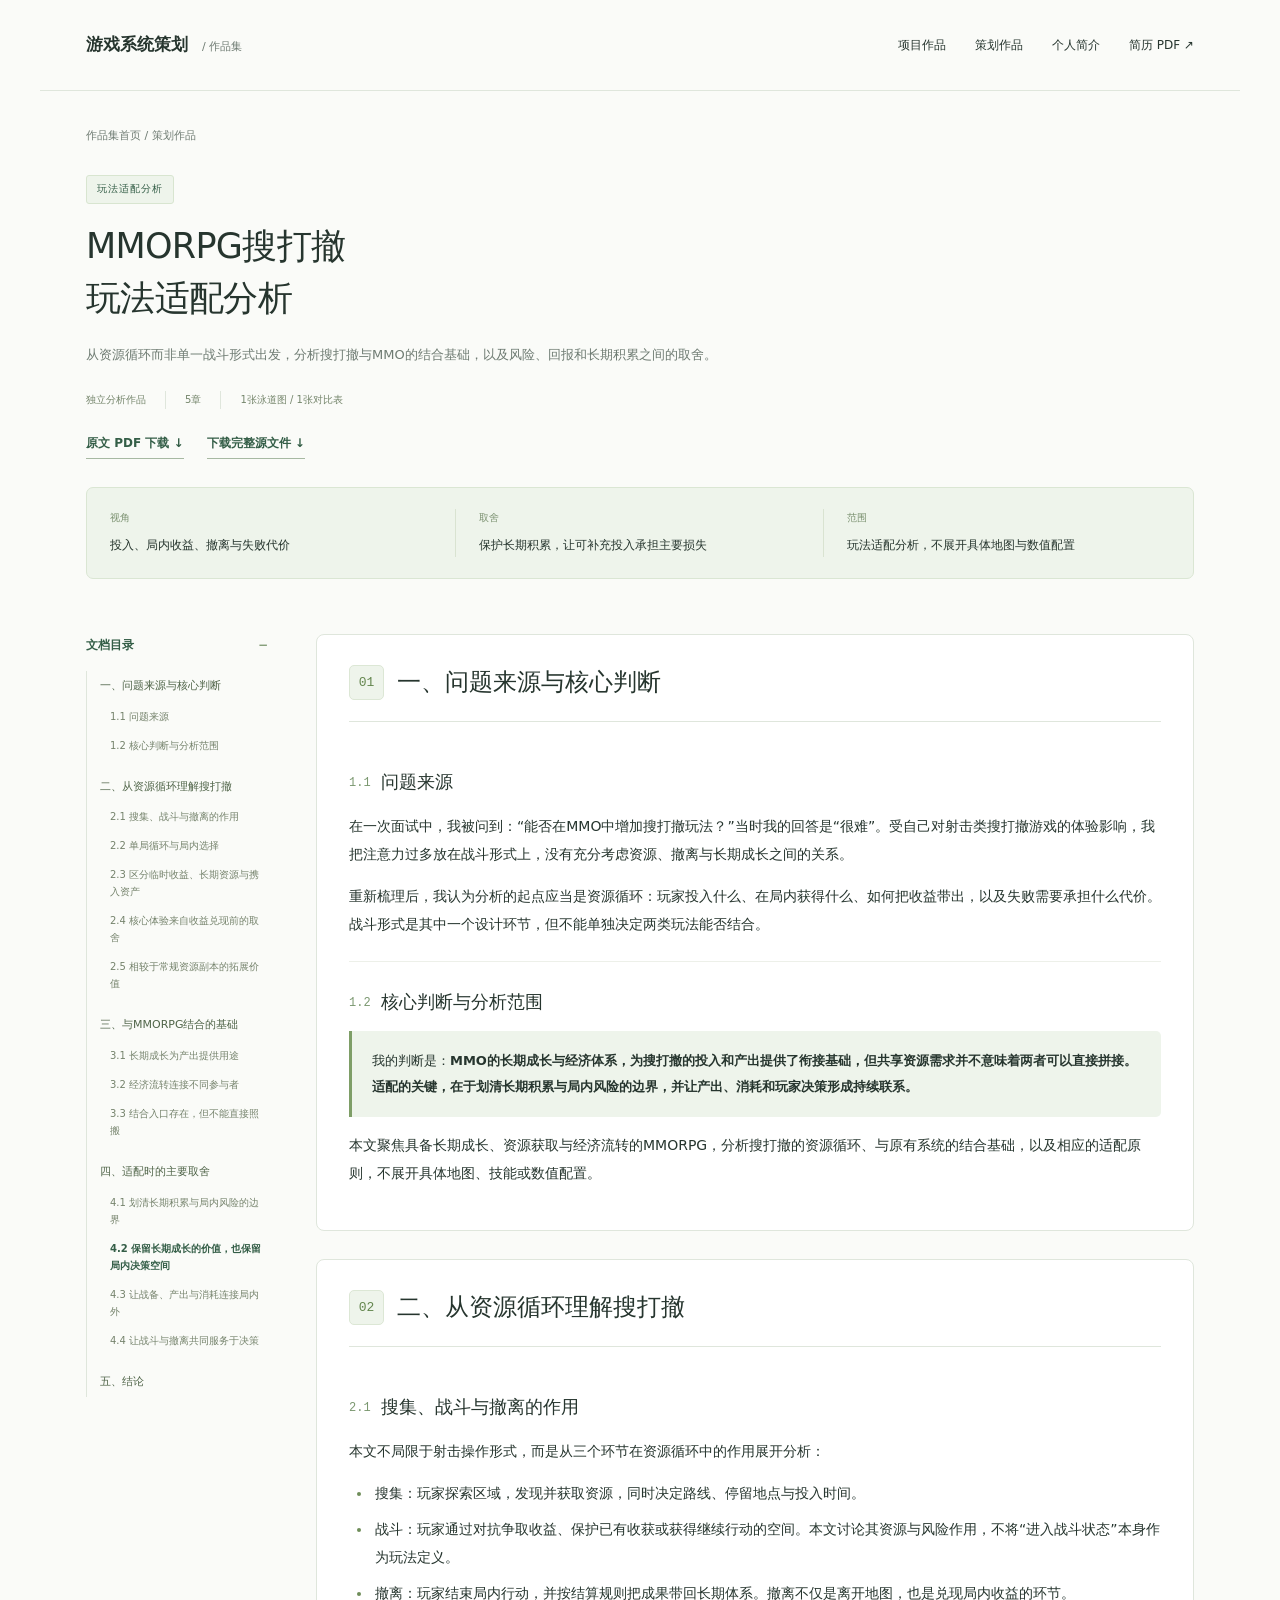
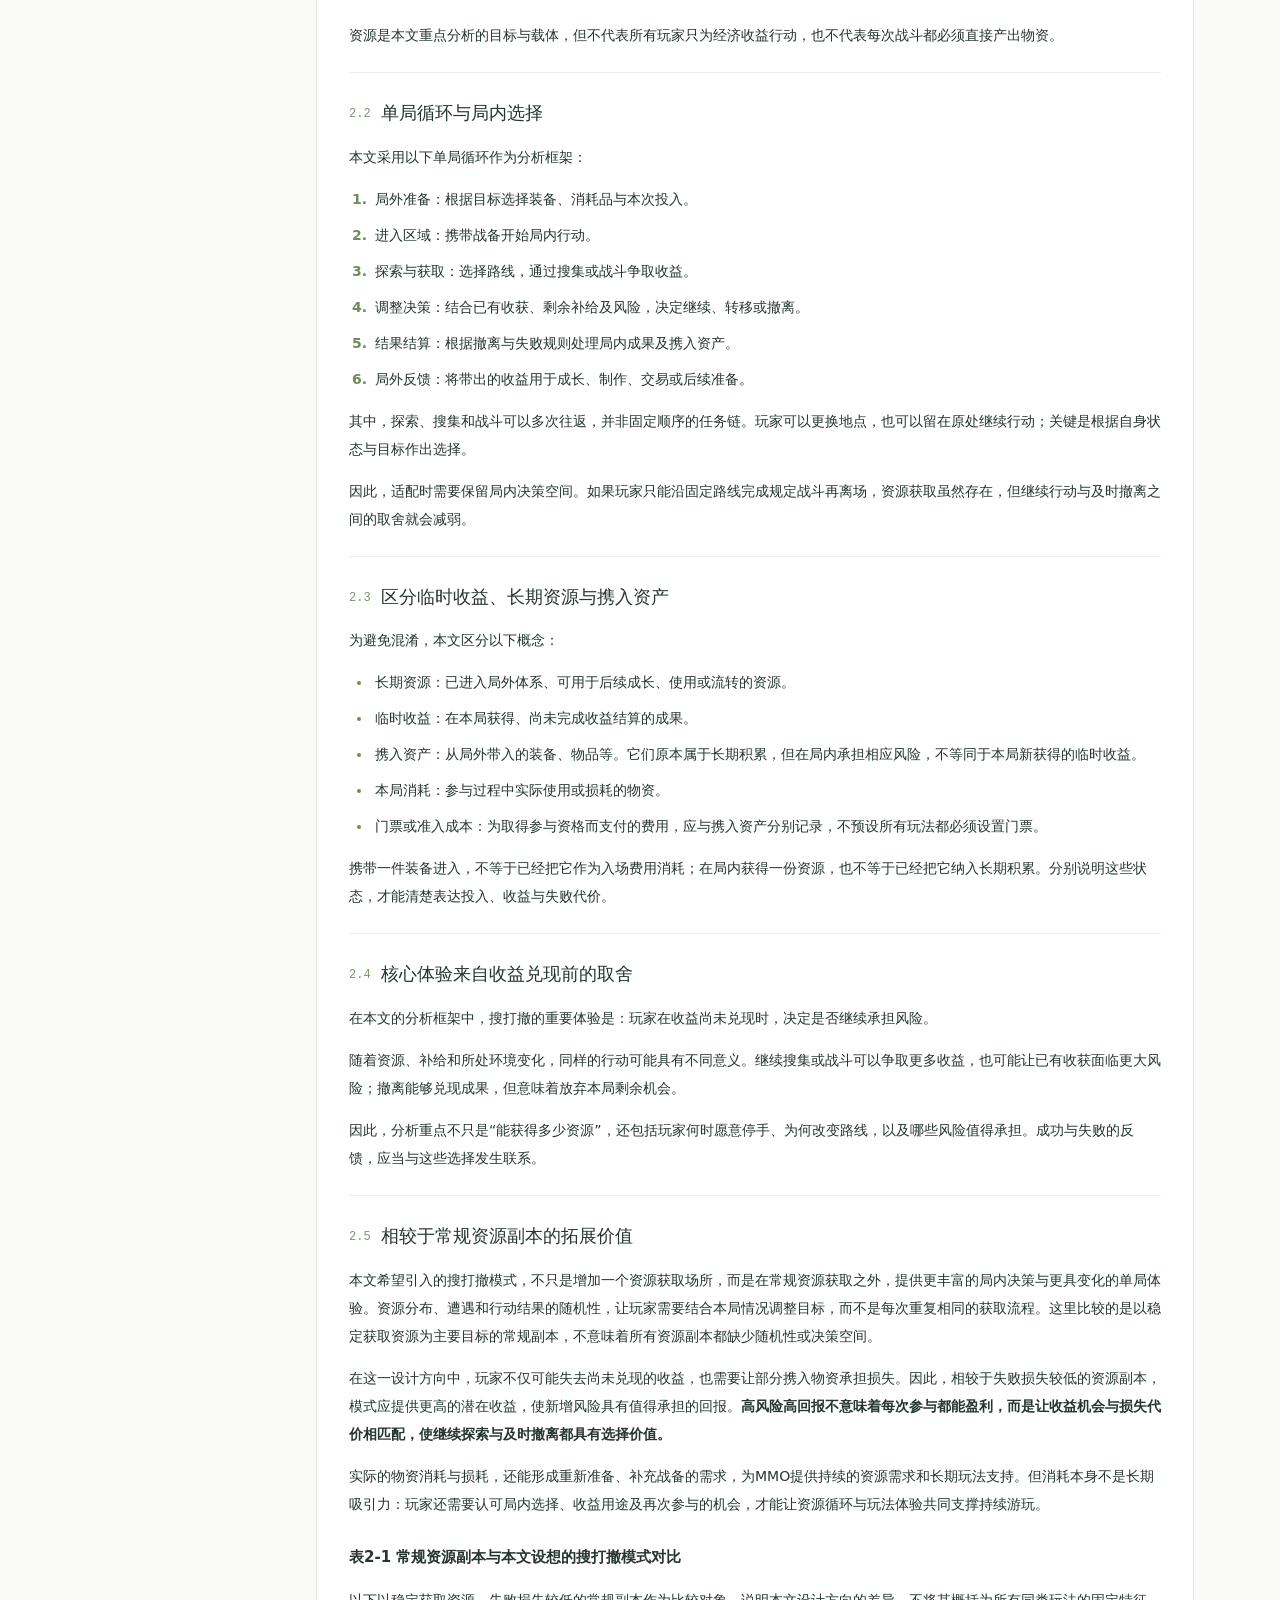
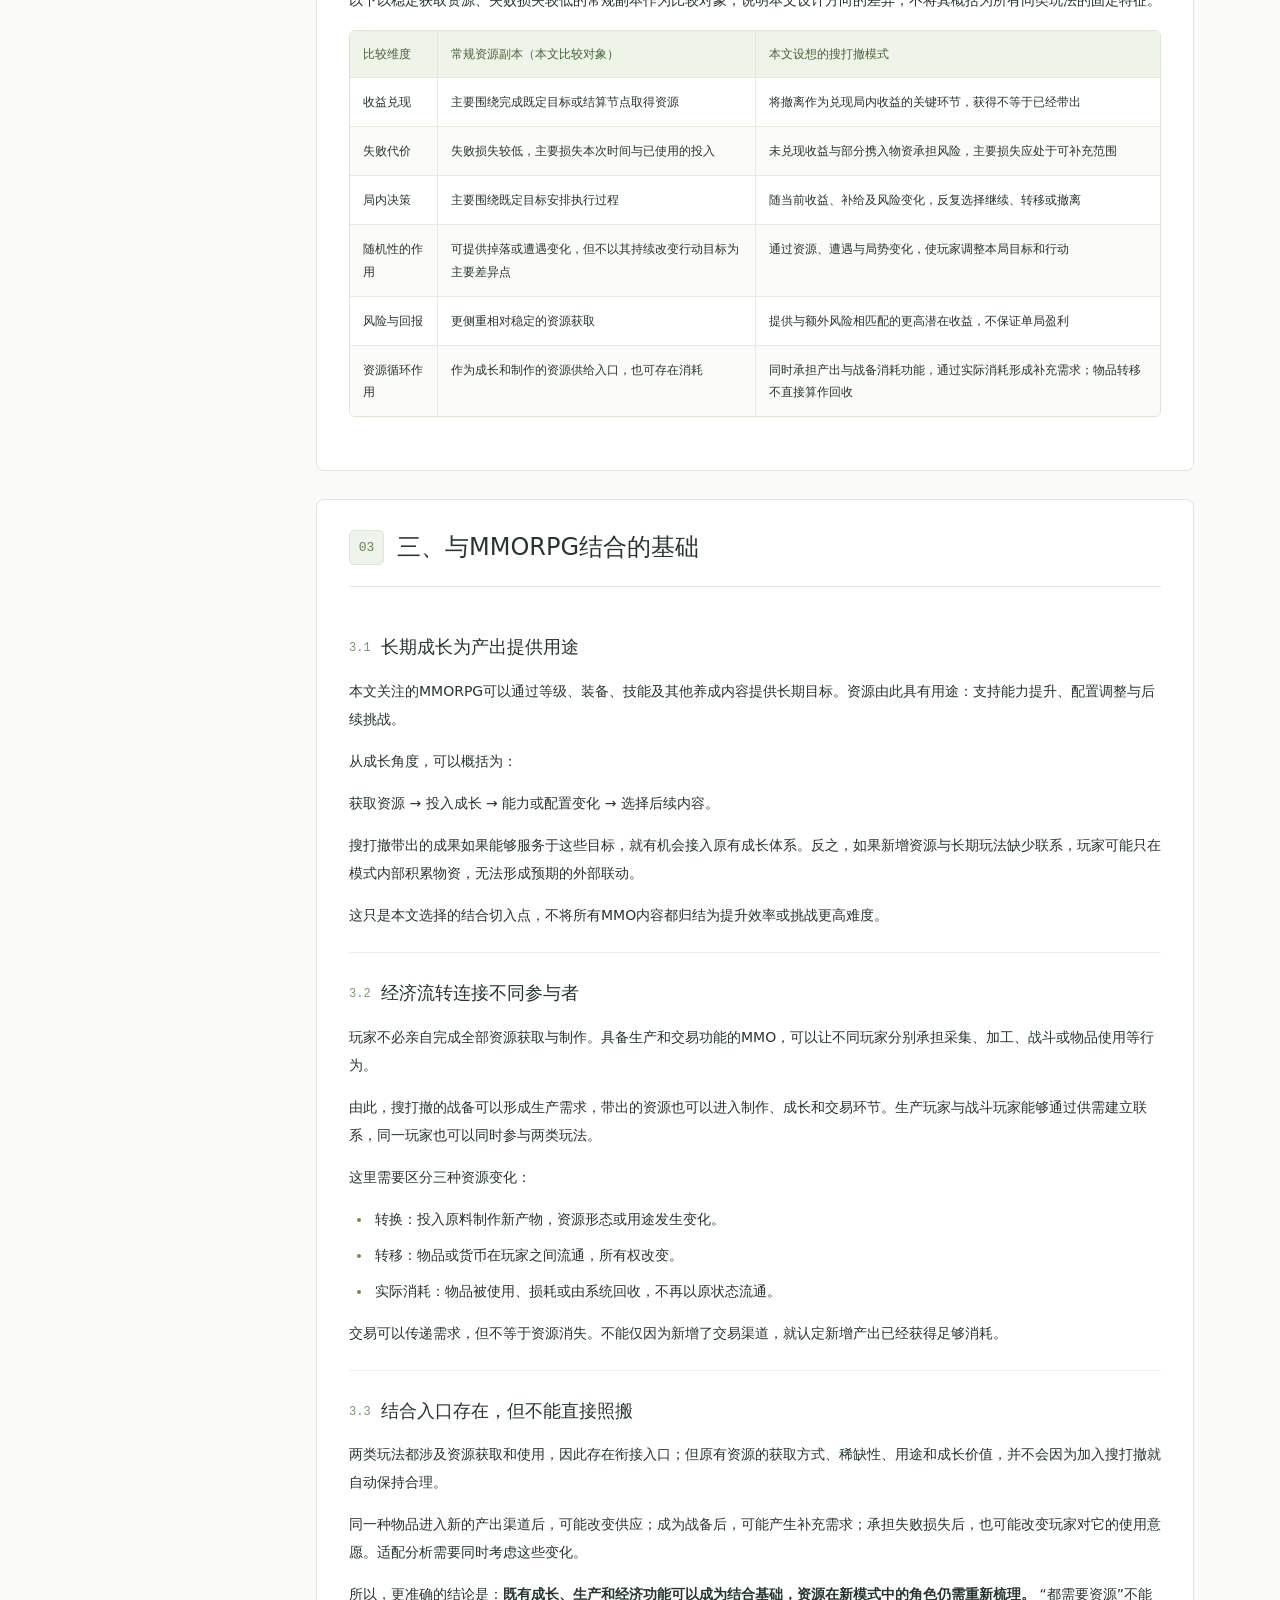
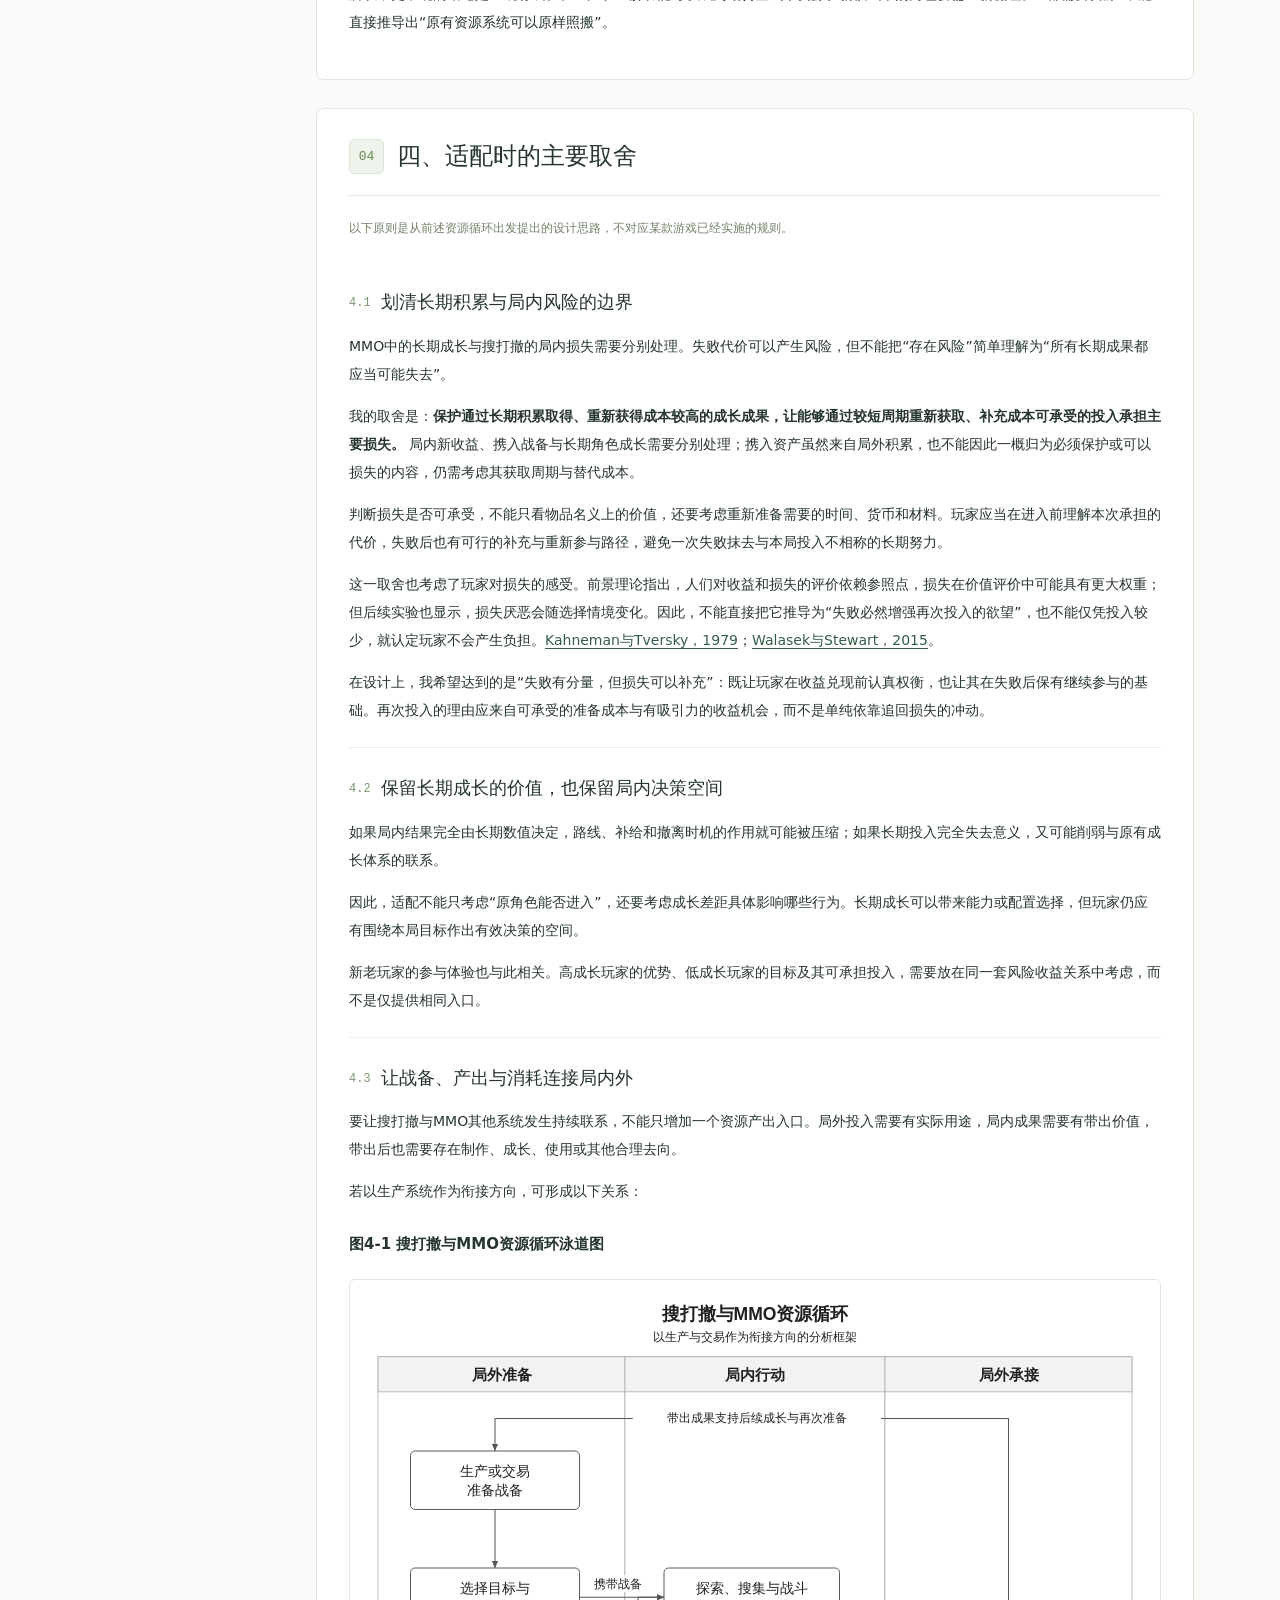
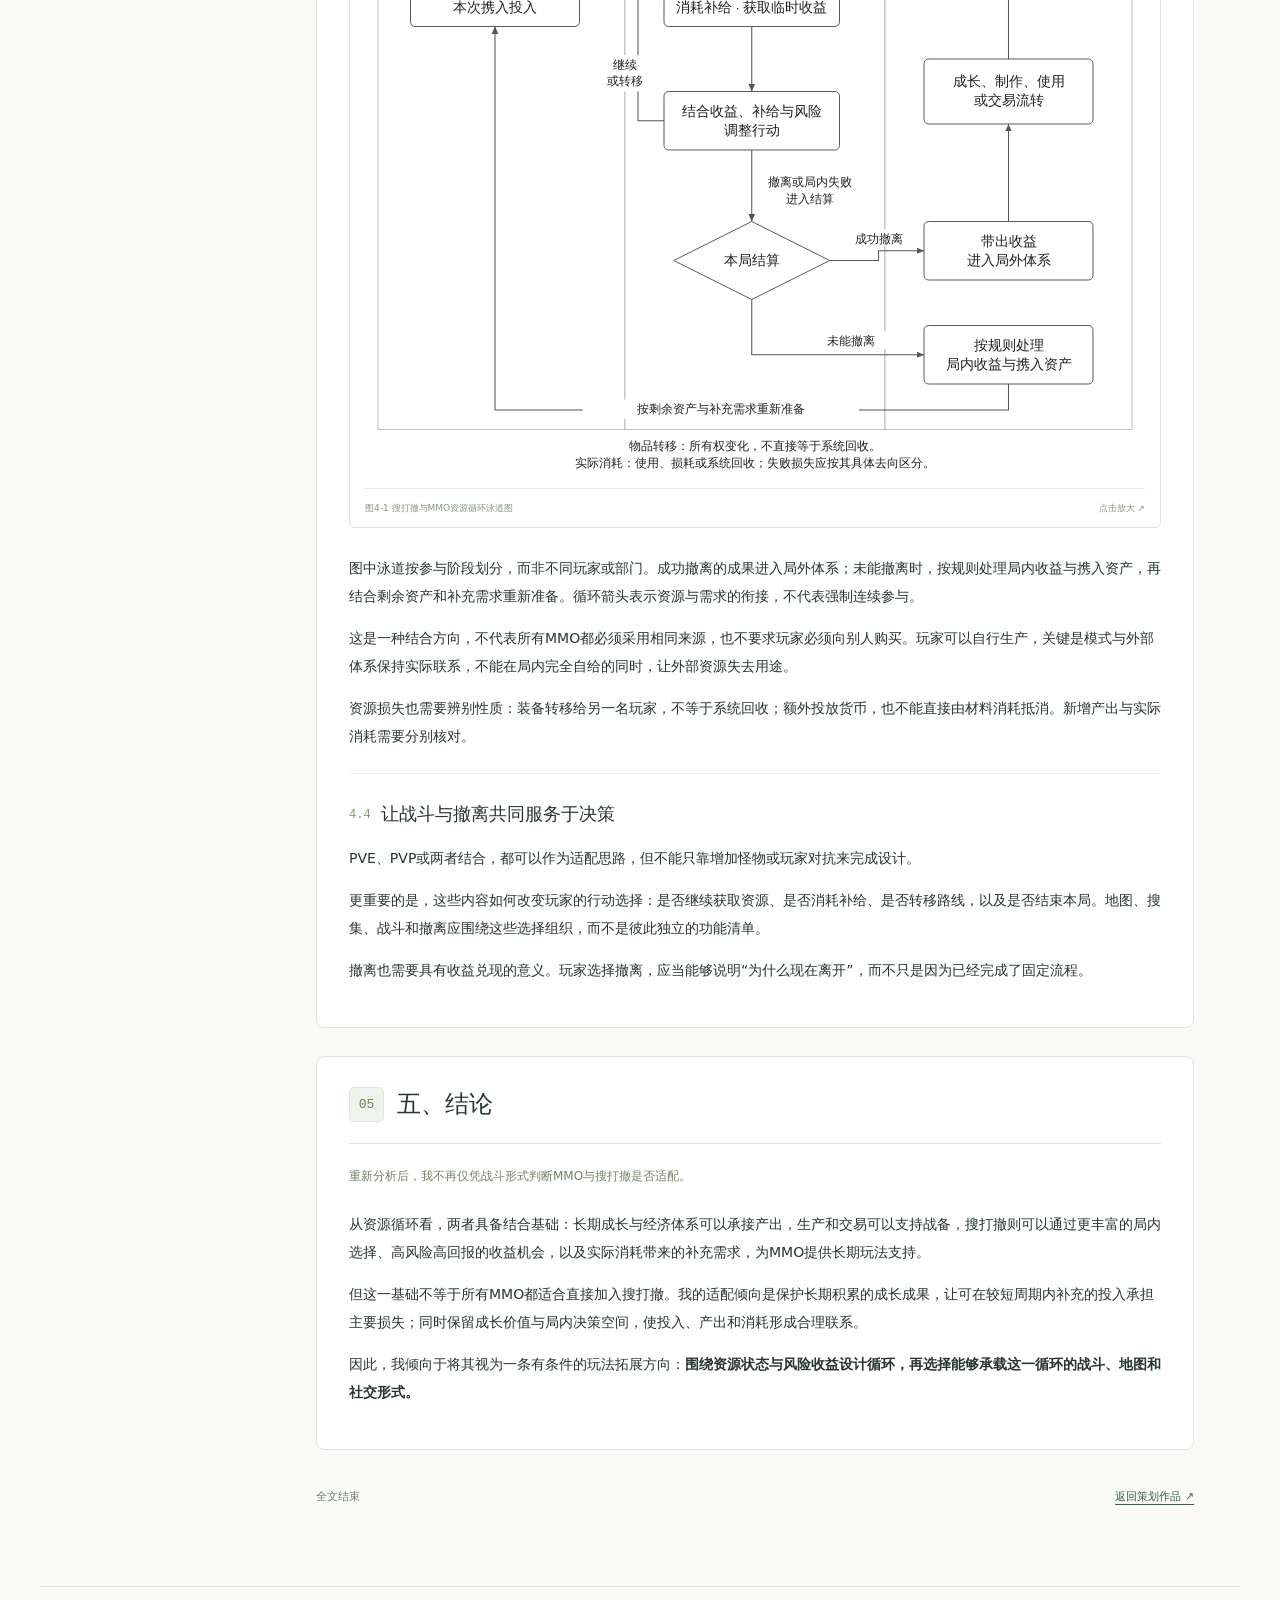
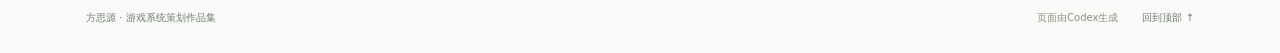
==== commit 0a772c9f: "Add original PDF downloads for portfolio works" ====
--- a/extraction-analysis.html
+++ b/extraction-analysis.html
@@ -1,4 +1,4 @@
-<!doctype html><html lang="zh-CN"><head><meta charset="utf-8"><meta name="viewport" content="width=device-width,initial-scale=1"><title>方思源·游戏系统策划作品集</title><meta name="description" content="从资源循环而非单一战斗形式出发，分析搜打撤与MMO的结合基础，以及风险、回报和长期积累之间的取舍。"><link rel="icon" href="assets/favicon.svg" type="image/svg+xml"><link rel="stylesheet" href="assets/site.css"><script src="assets/site.js" defer></script></head><body><a class="skip-link" href="#main">跳至正文</a><progress class="reading-progress" max="100" value="0" aria-label="阅读进度"></progress><header class="site-header wrap"><a class="brand" href="index.html"><span>游戏系统策划 <small>/ 作品集</small></span></a><button class="menu-toggle" aria-controls="navigation" aria-expanded="false">菜单 ＋</button><nav id="navigation" aria-label="主导航"><a href="index.html#project">项目作品</a><a href="index.html#design">策划作品</a><a href="index.html#about">个人简介</a><a href="documents/resume.pdf" target="_blank" rel="noopener">简历 PDF ↗</a></nav></header><main id="main"><div class="wrap"><section class="doc-cover"><p class="breadcrumb"><a href="index.html">作品集首页</a> / <a href="index.html#design">策划作品</a></p><p class="document-type">玩法适配分析</p><h1>MMORPG搜打撤<br>玩法适配分析</h1><p class="doc-abstract">从资源循环而非单一战斗形式出发，分析搜打撤与MMO的结合基础，以及风险、回报和长期积累之间的取舍。</p><div class="doc-meta"><span>独立分析作品</span><span>5章</span><span>1张泳道图 / 1张对比表</span></div><div class="page-actions"><a class="text-link" href="documents/mmo-design-sources.zip" download>下载完整源文件 ↓</a></div><dl class="document-overview"><div><dt>视角</dt><dd>投入、局内收益、撤离与失败代价</dd></div><div><dt>取舍</dt><dd>保护长期积累，让可补充投入承担主要损失</dd></div><div><dt>范围</dt><dd>玩法适配分析，不展开具体地图与数值配置</dd></div></dl></section><div class="document-layout"><aside class="document-sidebar"><details open><summary>文档目录</summary><nav class="document-toc" aria-label="文档目录"><a class="toc-main" href="#section-1">一、问题来源与核心判断</a><a class="toc-sub" href="#section-2">1.1 问题来源</a><a class="toc-sub" href="#section-3">1.2 核心判断与分析范围</a><a class="toc-main" href="#section-4">二、从资源循环理解搜打撤</a><a class="toc-sub" href="#section-5">2.1 搜集、战斗与撤离的作用</a><a class="toc-sub" href="#section-6">2.2 单局循环与局内选择</a><a class="toc-sub" href="#section-7">2.3 区分临时收益、长期资源与携入资产</a><a class="toc-sub" href="#section-8">2.4 核心体验来自收益兑现前的取舍</a><a class="toc-sub" href="#section-9">2.5 相较于常规资源副本的拓展价值</a><a class="toc-main" href="#section-11">三、与MMORPG结合的基础</a><a class="toc-sub" href="#section-12">3.1 长期成长为产出提供用途</a><a class="toc-sub" href="#section-13">3.2 经济流转连接不同参与者</a><a class="toc-sub" href="#section-14">3.3 结合入口存在，但不能直接照搬</a><a class="toc-main" href="#section-15">四、适配时的主要取舍</a><a class="toc-sub" href="#section-16">4.1 划清长期积累与局内风险的边界</a><a class="toc-sub" href="#section-17">4.2 保留长期成长的价值，也保留局内决策空间</a><a class="toc-sub" href="#section-18">4.3 让战备、产出与消耗连接局内外</a><a class="toc-sub" href="#section-20">4.4 让战斗与撤离共同服务于决策</a><a class="toc-main" href="#section-21">五、结论</a></nav></details></aside><article class="document-body"><section class="doc-chapter"><h2 class="chapter-title" id="section-1"><span class="chapter-number" aria-hidden="true">01</span><span>一、问题来源与核心判断</span></h2>
+<!doctype html><html lang="zh-CN"><head><meta charset="utf-8"><meta name="viewport" content="width=device-width,initial-scale=1"><title>方思源·游戏系统策划作品集</title><meta name="description" content="从资源循环而非单一战斗形式出发，分析搜打撤与MMO的结合基础，以及风险、回报和长期积累之间的取舍。"><link rel="icon" href="assets/favicon.svg" type="image/svg+xml"><link rel="stylesheet" href="assets/site.css"><script src="assets/site.js" defer></script></head><body><a class="skip-link" href="#main">跳至正文</a><progress class="reading-progress" max="100" value="0" aria-label="阅读进度"></progress><header class="site-header wrap"><a class="brand" href="index.html"><span>游戏系统策划 <small>/ 作品集</small></span></a><button class="menu-toggle" aria-controls="navigation" aria-expanded="false">菜单 ＋</button><nav id="navigation" aria-label="主导航"><a href="index.html#project">项目作品</a><a href="index.html#design">策划作品</a><a href="index.html#about">个人简介</a><a href="documents/resume.pdf" target="_blank" rel="noopener">简历 PDF ↗</a></nav></header><main id="main"><div class="wrap"><section class="doc-cover"><p class="breadcrumb"><a href="index.html">作品集首页</a> / <a href="index.html#design">策划作品</a></p><p class="document-type">玩法适配分析</p><h1>MMORPG搜打撤<br>玩法适配分析</h1><p class="doc-abstract">从资源循环而非单一战斗形式出发，分析搜打撤与MMO的结合基础，以及风险、回报和长期积累之间的取舍。</p><div class="doc-meta"><span>独立分析作品</span><span>5章</span><span>1张泳道图 / 1张对比表</span></div><div class="page-actions"><a class="text-link" href="documents/extraction-analysis.pdf" download="搜打撤能否适配MMO.pdf">原文 PDF 下载 ↓</a><a class="text-link" href="documents/mmo-design-sources.zip" download>下载完整源文件 ↓</a></div><dl class="document-overview"><div><dt>视角</dt><dd>投入、局内收益、撤离与失败代价</dd></div><div><dt>取舍</dt><dd>保护长期积累，让可补充投入承担主要损失</dd></div><div><dt>范围</dt><dd>玩法适配分析，不展开具体地图与数值配置</dd></div></dl></section><div class="document-layout"><aside class="document-sidebar"><details open><summary>文档目录</summary><nav class="document-toc" aria-label="文档目录"><a class="toc-main" href="#section-1">一、问题来源与核心判断</a><a class="toc-sub" href="#section-2">1.1 问题来源</a><a class="toc-sub" href="#section-3">1.2 核心判断与分析范围</a><a class="toc-main" href="#section-4">二、从资源循环理解搜打撤</a><a class="toc-sub" href="#section-5">2.1 搜集、战斗与撤离的作用</a><a class="toc-sub" href="#section-6">2.2 单局循环与局内选择</a><a class="toc-sub" href="#section-7">2.3 区分临时收益、长期资源与携入资产</a><a class="toc-sub" href="#section-8">2.4 核心体验来自收益兑现前的取舍</a><a class="toc-sub" href="#section-9">2.5 相较于常规资源副本的拓展价值</a><a class="toc-main" href="#section-11">三、与MMORPG结合的基础</a><a class="toc-sub" href="#section-12">3.1 长期成长为产出提供用途</a><a class="toc-sub" href="#section-13">3.2 经济流转连接不同参与者</a><a class="toc-sub" href="#section-14">3.3 结合入口存在，但不能直接照搬</a><a class="toc-main" href="#section-15">四、适配时的主要取舍</a><a class="toc-sub" href="#section-16">4.1 划清长期积累与局内风险的边界</a><a class="toc-sub" href="#section-17">4.2 保留长期成长的价值，也保留局内决策空间</a><a class="toc-sub" href="#section-18">4.3 让战备、产出与消耗连接局内外</a><a class="toc-sub" href="#section-20">4.4 让战斗与撤离共同服务于决策</a><a class="toc-main" href="#section-21">五、结论</a></nav></details></aside><article class="document-body"><section class="doc-chapter"><h2 class="chapter-title" id="section-1"><span class="chapter-number" aria-hidden="true">01</span><span>一、问题来源与核心判断</span></h2>
 <section class="doc-subsection"><h3 class="subsection-title" id="section-2"><span class="sub-number">1.1</span>问题来源</h3>
 <p>在一次面试中，我被问到：“能否在MMO中增加搜打撤玩法？”当时我的回答是“很难”。受自己对射击类搜打撤游戏的体验影响，我把注意力过多放在战斗形式上，没有充分考虑资源、撤离与长期成长之间的关系。</p>
 <p>重新梳理后，我认为分析的起点应当是资源循环：玩家投入什么、在局内获得什么、如何把收益带出，以及失败需要承担什么代价。战斗形式是其中一个设计环节，但不能单独决定两类玩法能否结合。</p>
@@ -136,4 +136,4 @@
 <p>从资源循环看，两者具备结合基础：长期成长与经济体系可以承接产出，生产和交易可以支持战备，搜打撤则可以通过更丰富的局内选择、高风险高回报的收益机会，以及实际消耗带来的补充需求，为MMO提供长期玩法支持。</p>
 <p>但这一基础不等于所有MMO都适合直接加入搜打撤。我的适配倾向是保护长期积累的成长成果，让可在较短周期内补充的投入承担主要损失；同时保留成长价值与局内决策空间，使投入、产出和消耗形成合理联系。</p>
 <p>因此，我倾向于将其视为一条有条件的玩法拓展方向：<strong>围绕资源状态与风险收益设计循环，再选择能够承载这一循环的战斗、地图和社交形式。</strong></p>
-</section><div class="document-end"><span>全文结束</span><a href="index.html#design">返回策划作品 ↗</a></div></article></div></div></main><dialog class="figure-dialog" aria-labelledby="figure-title"><header><p id="figure-title">图示</p><button type="button" data-figure-close>关闭 ×</button></header><div class="figure-toolbar"><button type="button" data-zoom="out" aria-label="缩小图片">−</button><output id="figure-scale">100%</output><button type="button" data-zoom="in" aria-label="放大图片">＋</button><button type="button" data-zoom="fit">适应窗口</button><button type="button" data-zoom="actual">原尺寸</button></div><div class="figure-scroll" tabindex="0" role="region" aria-label="图示放大查看区域"><img id="figure-image" alt=""></div></dialog><footer class="site-footer wrap"><span>方思源 · 游戏系统策划作品集</span><span class="site-credit">页面由Codex生成</span><a href="#main">回到顶部 ↑</a></footer></body></html>+</section><div class="document-end"><span>全文结束</span><a href="index.html#design">返回策划作品 ↗</a></div></article></div></div></main><dialog class="figure-dialog" aria-labelledby="figure-title"><header><p id="figure-title">图示</p><button type="button" data-figure-close>关闭 ×</button></header><div class="figure-toolbar"><button type="button" data-zoom="out" aria-label="缩小图片">−</button><output id="figure-scale">100%</output><button type="button" data-zoom="in" aria-label="放大图片">＋</button><button type="button" data-zoom="fit">适应窗口</button><button type="button" data-zoom="actual">原尺寸</button></div><div class="figure-scroll" tabindex="0" role="region" aria-label="图示放大查看区域"><img id="figure-image" alt=""></div></dialog><footer class="site-footer wrap"><span>方思源 · 游戏系统策划作品集</span><span class="site-credit">页面由Codex生成</span><a href="#main">回到顶部 ↑</a></footer></body></html>
